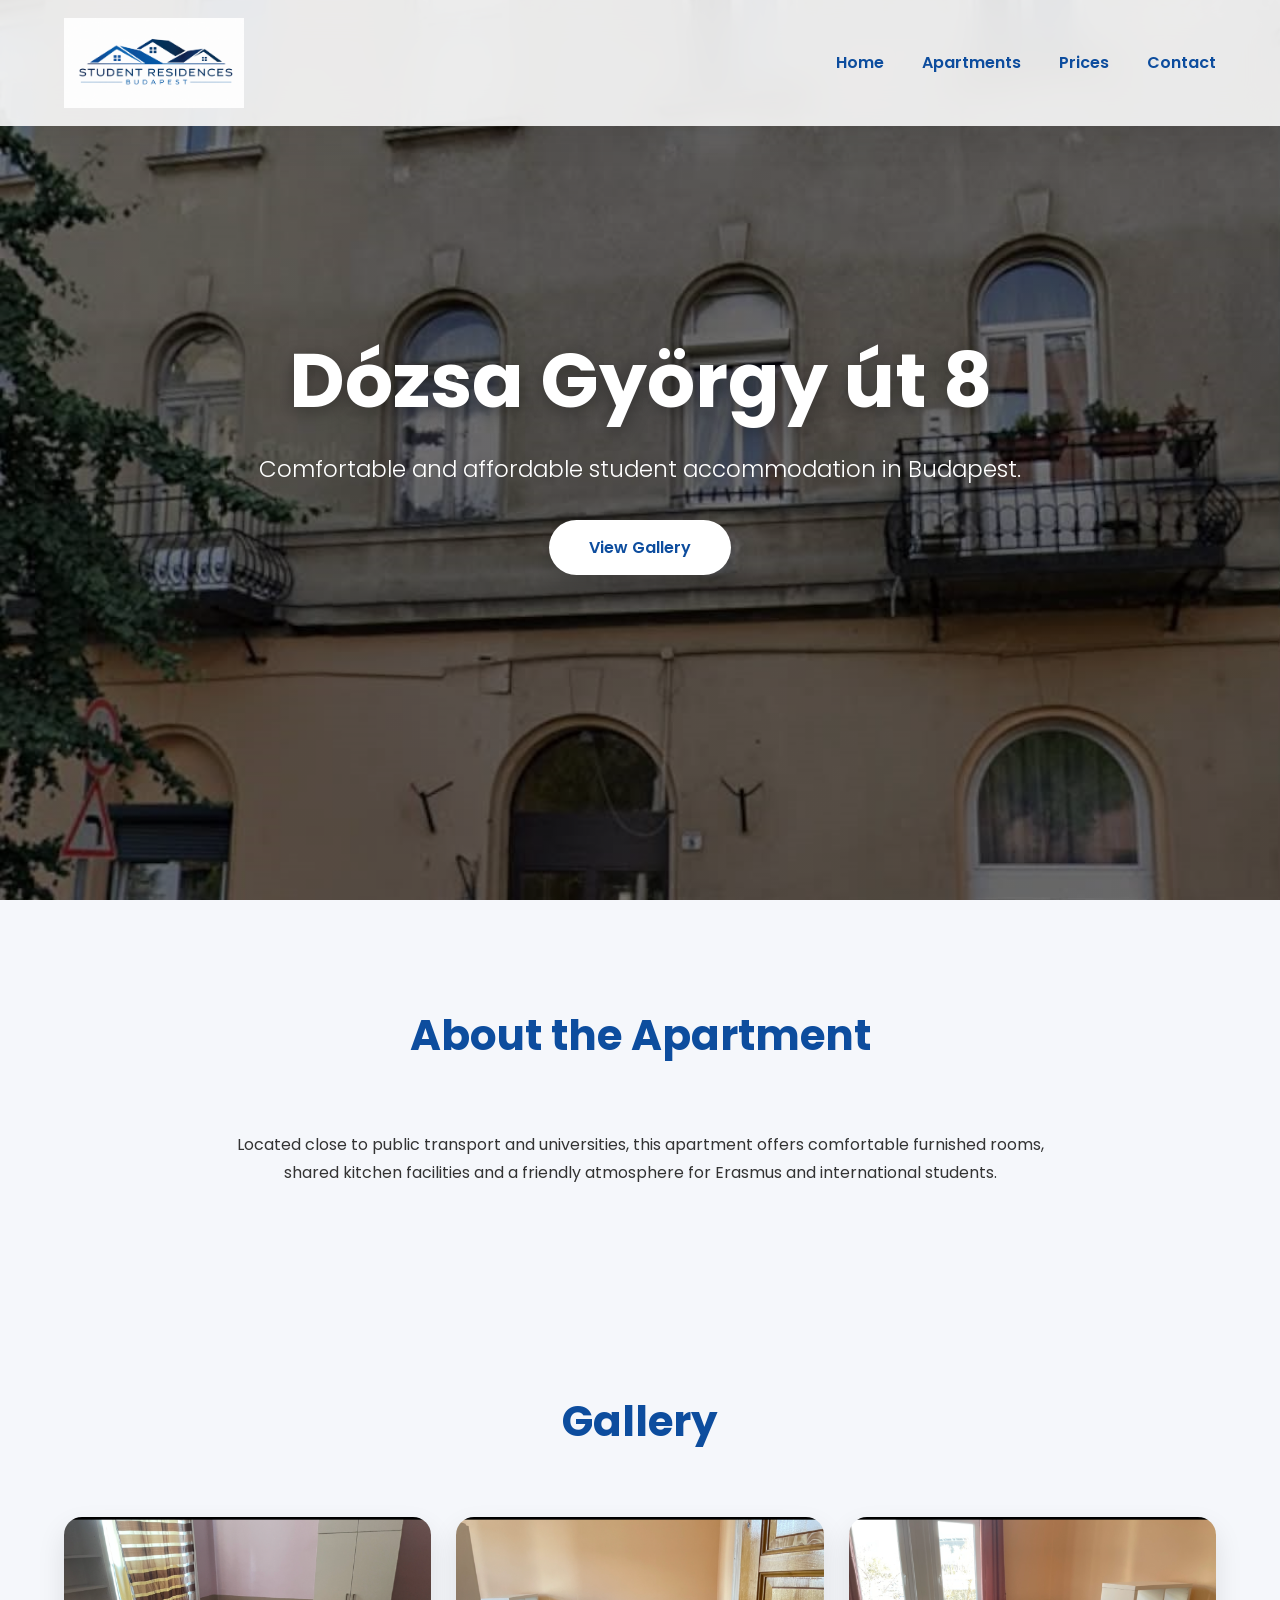
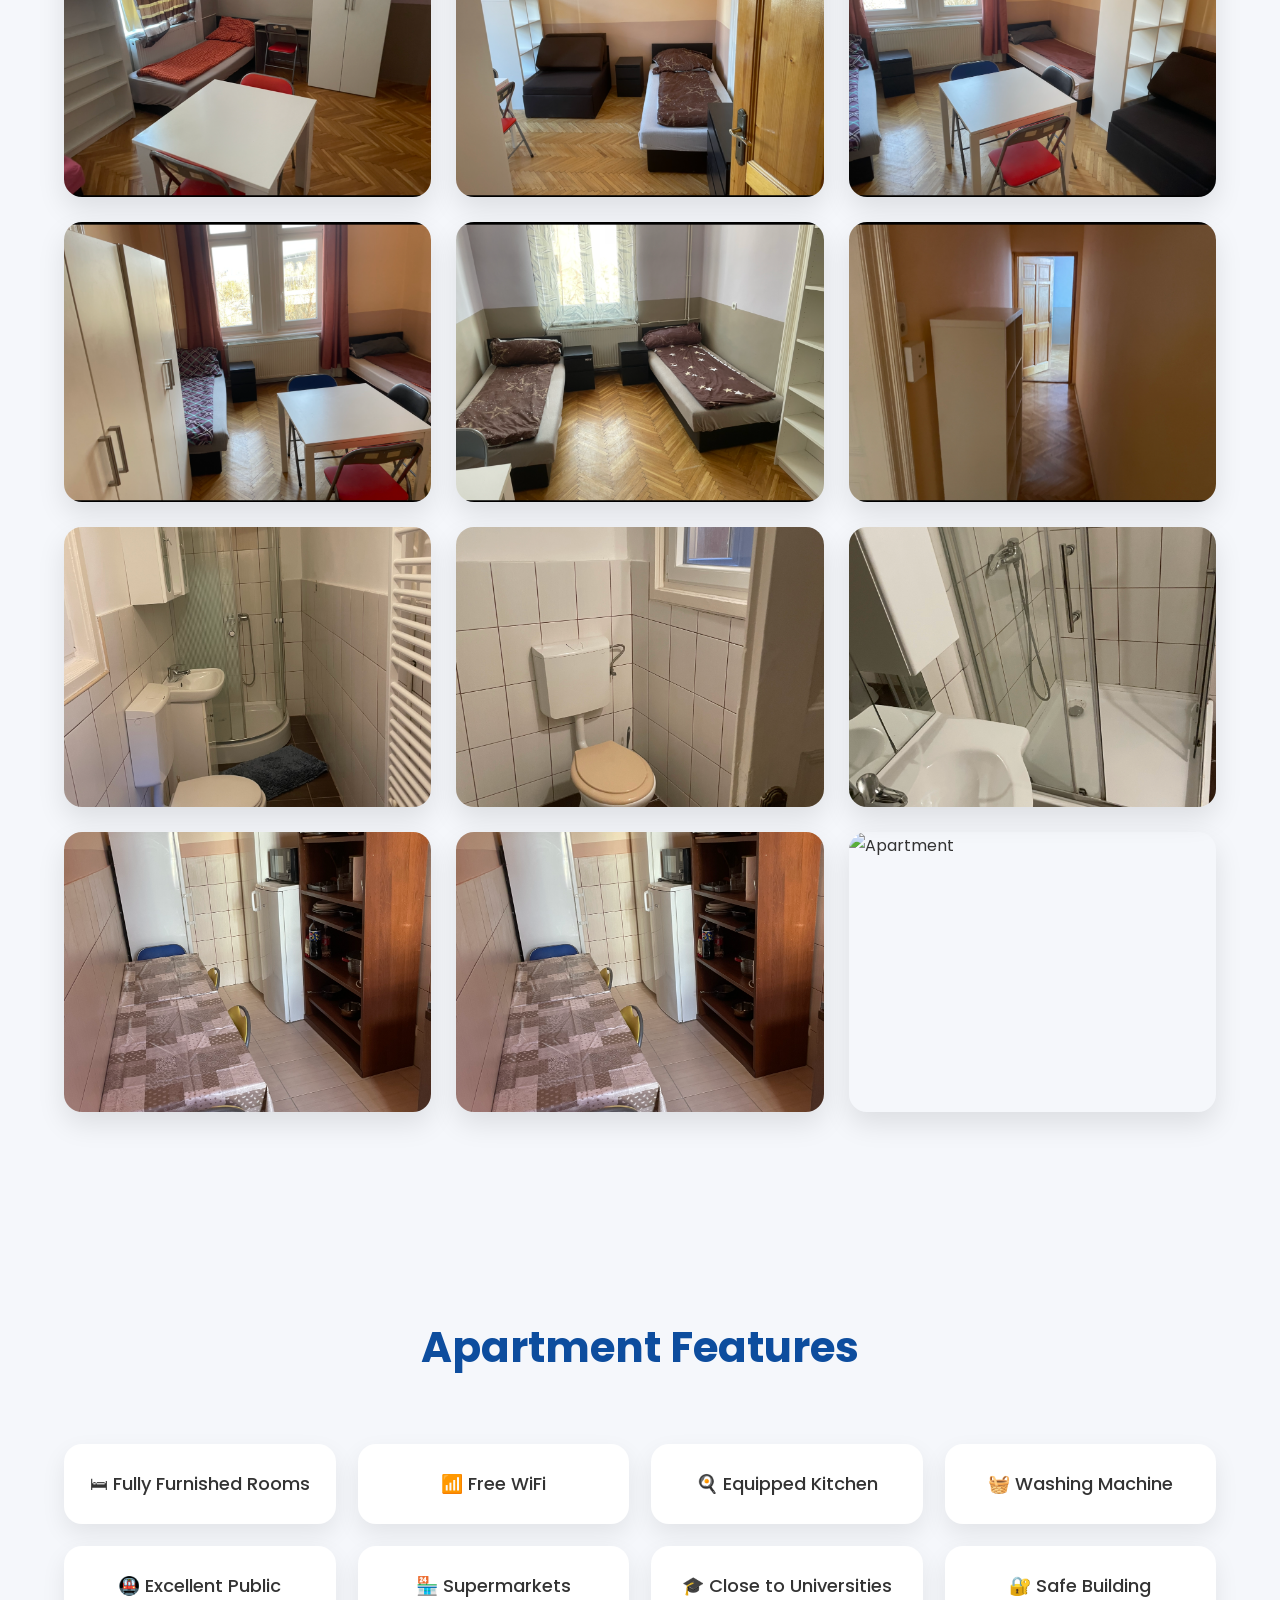
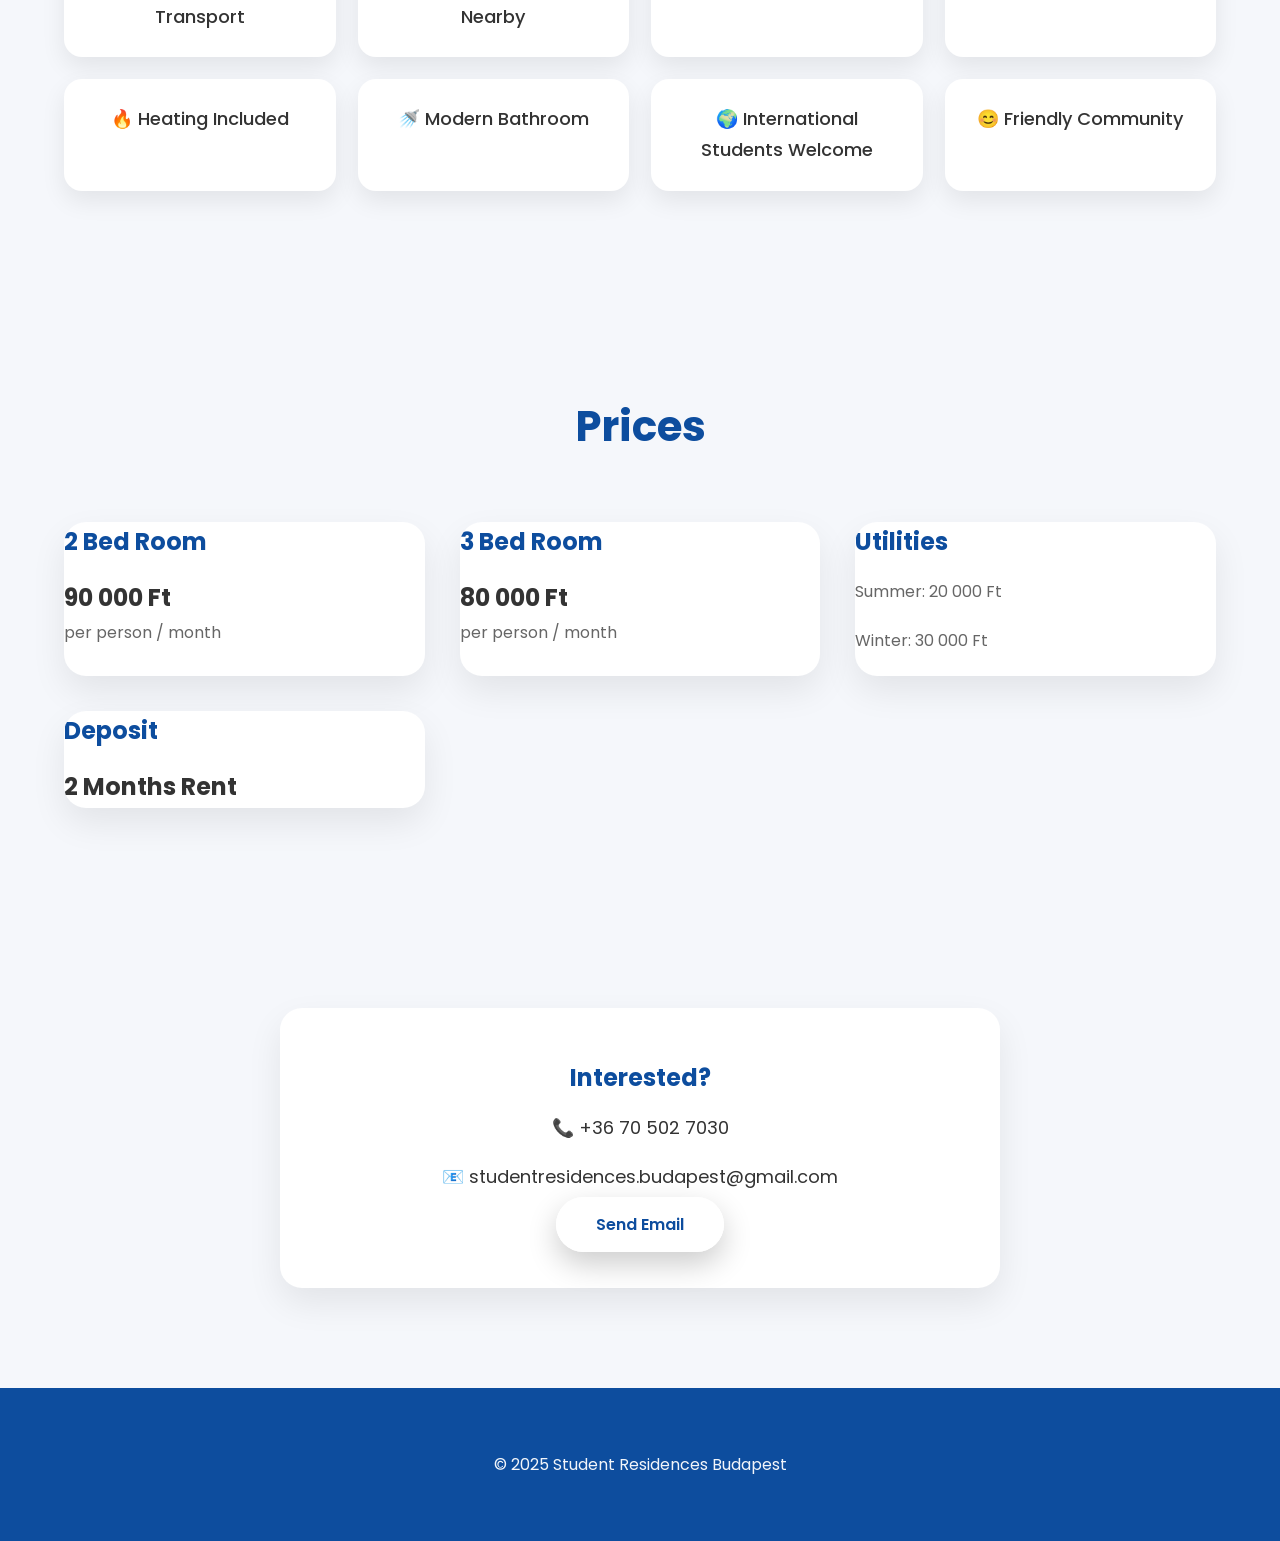
==== dozsa.html @ dada0c63 "Update dozsa.html" ====
<!DOCTYPE html>
<html lang="en">

<head>

<meta charset="UTF-8">
<meta name="viewport" content="width=device-width, initial-scale=1.0">

<title>Dózsa György út 8 | Student Residences Budapest</title>

<meta name="description"
content="Student accommodation at Dózsa György út 8, Budapest.">

<link rel="icon" href="logo.png">

<link rel="preconnect" href="https://fonts.googleapis.com">
<link rel="preconnect" href="https://fonts.gstatic.com" crossorigin>

<link href="https://fonts.googleapis.com/css2?family=Poppins:wght@300;400;500;600;700&display=swap"
rel="stylesheet">

<link rel="stylesheet" href="style.css">

</head>

<body>

<header class="header">

<div class="container">

<a href="index.html" class="logo">
<img src="logo.png" alt="Student Residences Budapest">
</a>

<nav>

<ul>

<li><a href="index.html">Home</a></li>

<li><a href="index.html#apartments">Apartments</a></li>

<li><a href="index.html#prices">Prices</a></li>

<li><a href="index.html#contact">Contact</a></li>

</ul>

</nav>

</div>

</header>

<!-- HERO -->

<section class="hero"
style="
background:
linear-gradient(rgba(0,0,0,.45),rgba(0,0,0,.45)),
url('dozsa.jpg');
background-size:cover;
background-position:center;
background-repeat:no-repeat;
">

<div class="hero-content">

<h1>Dózsa György út 8</h1>

<p>

Comfortable and affordable student accommodation in Budapest.

</p>

<a href="#gallery" class="btn">

View Gallery

</a>

</div>

</section>

<!-- ABOUT -->

<section>

<div class="container">

<h2 class="section-title">

About the Apartment

</h2>

<p style="text-align:center;max-width:850px;margin:auto;">

Located close to public transport and universities,
this apartment offers comfortable furnished rooms,
shared kitchen facilities and a friendly atmosphere
for Erasmus and international students.

</p>

</div>

</section>

<!-- GALLERY -->

<section id="gallery">

<div class="container">

<h2 class="section-title">

Gallery

</h2>

<div class="gallery">

 <img src="images/dozsa/IMG_0398.PNG" alt="Apartment">

    <img src="images/dozsa/IMG_0399.PNG" alt="Apartment">

    <img src="images/dozsa/IMG_0400.PNG" alt="Apartment">

    <img src="images/dozsa/IMG_0401.PNG" alt="Apartment">

    <img src="images/dozsa/IMG_0402.PNG" alt="Apartment">

    <img src="images/dozsa/IMG_0403.PNG" alt="Apartment">

    <img src="images/dozsa/IMG_0404.PNG" alt="Apartment">

    <img src="images/dozsa/IMG_0405.PNG" alt="Apartment">

    <img src="images/dozsa/IMG_0406.PNG" alt="Apartment">

    <img src="images/dozsa/IMG_0407.PNG" alt="Apartment">

    <img src="images/dozsa/IMG_0408.PNG" alt="Apartment">

    <img src="images/dozsa/IMG_0409.PNG" alt="Apartment">
</div>

</div>

</section>

<!-- FEATURES -->

<section>

<div class="container">

<h2 class="section-title">

Apartment Features

</h2>

<div class="feature-grid">

<div class="feature-item">🛏 Fully Furnished Rooms</div>

<div class="feature-item">📶 Free WiFi</div>

<div class="feature-item">🍳 Equipped Kitchen</div>

<div class="feature-item">🧺 Washing Machine</div>

<div class="feature-item">🚇 Excellent Public Transport</div>

<div class="feature-item">🏪 Supermarkets Nearby</div>

<div class="feature-item">🎓 Close to Universities</div>

<div class="feature-item">🔐 Safe Building</div>

<div class="feature-item">🔥 Heating Included</div>

<div class="feature-item">🚿 Modern Bathroom</div>

<div class="feature-item">🌍 International Students Welcome</div>

<div class="feature-item">😊 Friendly Community</div>

</div>

</div>

</section>

<!-- PRICES -->

<section>

<div class="container">

<h2 class="section-title">

Prices

</h2>

<div class="cards">

<article class="card">

<h3>2 Bed Room</h3>

<h2>90 000 Ft</h2>

<p>per person / month</p>

</article>

<article class="card">

<h3>3 Bed Room</h3>

<h2>80 000 Ft</h2>

<p>per person / month</p>

</article>

<article class="card">

<h3>Utilities</h3>

<p>Summer: 20 000 Ft</p>

<p>Winter: 30 000 Ft</p>

</article>

<article class="card">

<h3>Deposit</h3>

<h2>2 Months Rent</h2>

</article>

</div>

</div>

</section>

<!-- CONTACT -->

<section>

<div class="container">

<div class="contact-box">

<h2>Interested?</h2>



<p>📞 +36 70 502 7030</p>

<p>📧 studentresidences.budapest@gmail.com</p>

<a href="mailto:studentresidences.budapest@gmail.com" class="btn">

Send Email

</a>

</div>

</div>

</section>

<footer>

<div class="container">

<p>

© 2025 Student Residences Budapest

</p>

</div>

</footer>

</body>

</html>
---- style.css ----
/* ===================================================
   Student Residences Budapest
   Premium Style v3
=================================================== */

*{
    margin:0;
    padding:0;
    box-sizing:border-box;
}

html{
    scroll-behavior:smooth;
}

body{
    font-family:'Poppins',sans-serif;
    background:#f5f7fb;
    color:#333;
    line-height:1.7;
    overflow-x:hidden;
}

img{
    max-width:100%;
    display:block;
}

/* ================= CONTAINER ================= */

.container{
    width:90%;
    max-width:1280px;
    margin:auto;
}

/* ================= HEADER ================= */

.header{

    position:fixed;

    top:0;

    left:0;

    width:100%;

    background:rgba(255,255,255,.88);

    backdrop-filter:blur(18px);

    -webkit-backdrop-filter:blur(18px);

    box-shadow:0 10px 35px rgba(0,0,0,.08);

    z-index:1000;

    transition:.35s;

}

.header .container{

    display:flex;

    justify-content:space-between;

    align-items:center;

    padding:18px 0;

}

.logo img{

    height:90px;

    transition:.35s;

}

.logo img:hover{

    transform:scale(1.05);

}

/* ================= NAVIGATION ================= */

nav ul{

    display:flex;

    gap:38px;

    list-style:none;

}

nav a{

    text-decoration:none;

    color:#0D4D9E;

    font-weight:600;

    position:relative;

    transition:.3s;

}

nav a::after{

    content:"";

    position:absolute;

    bottom:-7px;

    left:0;

    width:0;

    height:2px;

    background:#0D4D9E;

    transition:.35s;

}

nav a:hover{

    color:#1565c0;

}

nav a:hover::after{

    width:100%;

}

/* ================= HERO ================= */

.hero{

    min-height:100vh;

    display:flex;

    justify-content:center;

    align-items:center;

    text-align:center;

    color:white;

    background:

    linear-gradient(rgba(0,0,0,.50),rgba(0,0,0,.50)),

    url("hero.jpg");

    background-size:cover;

    background-position:center center;

    background-repeat:no-repeat;

}

.hero-content{

    max-width:850px;

    padding:20px;

    animation:fadeUp 1.1s ease;

}

.hero h1{

    font-size:76px;

    line-height:1.1;

    margin-bottom:28px;

    text-shadow:0 5px 18px rgba(0,0,0,.35);

}

.hero p{

    font-size:23px;

    font-weight:300;

    margin-bottom:45px;

}

/* ================= BUTTONS ================= */

.hero-buttons{

    display:flex;

    justify-content:center;

    gap:22px;

    flex-wrap:wrap;

}

.btn{

    background:white;

    color:#0D4D9E;

    padding:16px 40px;

    border-radius:40px;

    text-decoration:none;

    font-weight:600;

    box-shadow:0 12px 30px rgba(0,0,0,.20);

    transition:.35s;

}

.btn:hover{

    transform:translateY(-5px);

    box-shadow:0 18px 40px rgba(0,0,0,.28);

}

.btn-outline{

    border:2px solid white;

    color:white;

    padding:16px 40px;

    border-radius:40px;

    text-decoration:none;

    font-weight:600;

    transition:.35s;

}

.btn-outline:hover{

    background:white;

    color:#0D4D9E;

}

/* ================= SECTIONS ================= */

section{

    padding:100px 0;

}

.section-title{

    text-align:center;

    font-size:42px;

    margin-bottom:60px;

    color:#0D4D9E;

}

/* ================= CARDS ================= */

.cards{

    display:grid;

    grid-template-columns:repeat(auto-fit,minmax(340px,1fr));

    gap:35px;

}

.card{

    background:white;

    border-radius:22px;

    overflow:hidden;

    box-shadow:0 15px 35px rgba(0,0,0,.08);

    transition:.35s;

}

.card:hover{

    transform:translateY(-10px);

    box-shadow:0 22px 55px rgba(0,0,0,.16);

}

.card img{

    width:100%;

    height:280px;

    object-fit:cover;

    object-position:center;

    transition:.5s;

}

.card:hover img{

    transform:scale(1.08);

}

.card-content{

    padding:30px;

}

.card h3{

    color:#0D4D9E;

    font-size:24px;

    margin-bottom:15px;

}

.card p{

    color:#666;

    margin-bottom:22px;

}

.card a{

    display:inline-block;

    text-decoration:none;

    background:#0D4D9E;

    color:white;

    padding:13px 24px;

    border-radius:30px;

    transition:.35s;

}

.card a:hover{

    background:#1565c0;

}
/* ================= GALLERY ================= */

.gallery{

    display:grid;

    grid-template-columns:repeat(auto-fit,minmax(320px,1fr));

    gap:25px;

}

.gallery img{

    width:100%;

    height:280px;

    object-fit:cover;

    border-radius:18px;

    box-shadow:0 12px 28px rgba(0,0,0,.10);

    transition:.35s;

    cursor:pointer;

}

.gallery img:hover{

    transform:scale(1.04);

    box-shadow:0 20px 45px rgba(0,0,0,.18);

}

/* ================= FEATURES ================= */

.feature-grid{

    display:grid;

    grid-template-columns:repeat(auto-fit,minmax(260px,1fr));

    gap:22px;

}

.feature-item{

    background:white;

    padding:25px;

    border-radius:18px;

    text-align:center;

    font-size:18px;

    font-weight:500;

    box-shadow:0 10px 25px rgba(0,0,0,.08);

    transition:.3s;

}

.feature-item:hover{

    transform:translateY(-6px);

    box-shadow:0 18px 40px rgba(0,0,0,.15);

}

/* ================= PRICE SECTION ================= */

#prices .cards{

    margin-top:15px;

}

#prices .card{

    text-align:center;

    padding:35px 25px;

}

#prices h2{

    color:#0D4D9E;

    margin:18px 0;

    font-size:34px;

}

#prices h3{

    font-size:24px;

}

#prices p{

    color:#666;

}

/* ================= CONTACT ================= */

.contact-box{

    max-width:720px;

    margin:auto;

    background:white;

    padding:50px;

    border-radius:22px;

    box-shadow:0 15px 35px rgba(0,0,0,.08);

    text-align:center;

}

.contact-box h2{

    color:#0D4D9E;

    margin-bottom:15px;

}

.contact-box h3{

    color:#0D4D9E;

    margin-bottom:25px;

}

.contact-box p{

    font-size:18px;

    margin-bottom:18px;

}

/* ================= FOOTER ================= */

footer{

    background:#0D4D9E;

    color:white;

    text-align:center;

    padding:55px 20px;

}

footer p{

    opacity:.95;

    margin:8px 0;

}

/* ================= ANIMATIONS ================= */

@keyframes fadeUp{

    from{

        opacity:0;

        transform:translateY(45px);

    }

    to{

        opacity:1;

        transform:translateY(0);

    }

}

@keyframes fadeIn{

    from{

        opacity:0;

    }

    to{

        opacity:1;

    }

}

/* ================= SCROLLBAR ================= */

::-webkit-scrollbar{

    width:10px;

}

::-webkit-scrollbar-thumb{

    background:#0D4D9E;

    border-radius:50px;

}

::-webkit-scrollbar-track{

    background:#eef2f7;

}

/* ================= MOBILE ================= */

@media(max-width:900px){

.header .container{

    flex-direction:column;

    padding:15px 0;

}

.logo img{

    height:75px;

}

nav ul{

    flex-wrap:wrap;

    justify-content:center;

    gap:18px;

    margin-top:18px;

}

.hero h1{

    font-size:48px;

}

.hero p{

    font-size:19px;

}

.cards{

    grid-template-columns:1fr;

}

.gallery{

    grid-template-columns:1fr;

}

.section-title{

    font-size:34px;

}

}

@media(max-width:600px){

.hero{

    min-height:85vh;

    padding:120px 20px 70px;

}

.hero h1{

    font-size:36px;

}

.hero p{

    font-size:17px;

}

.hero-buttons{

    flex-direction:column;

    align-items:center;

}

.btn,

.btn-outline{

    width:100%;

    max-width:300px;

    text-align:center;

}

.logo img{

    height:60px;

}

.card img{

    height:220px;

}

.gallery img{

    height:220px;

}

.contact-box{

    padding:30px 20px;

}

.section-title{

    font-size:30px;

}

}
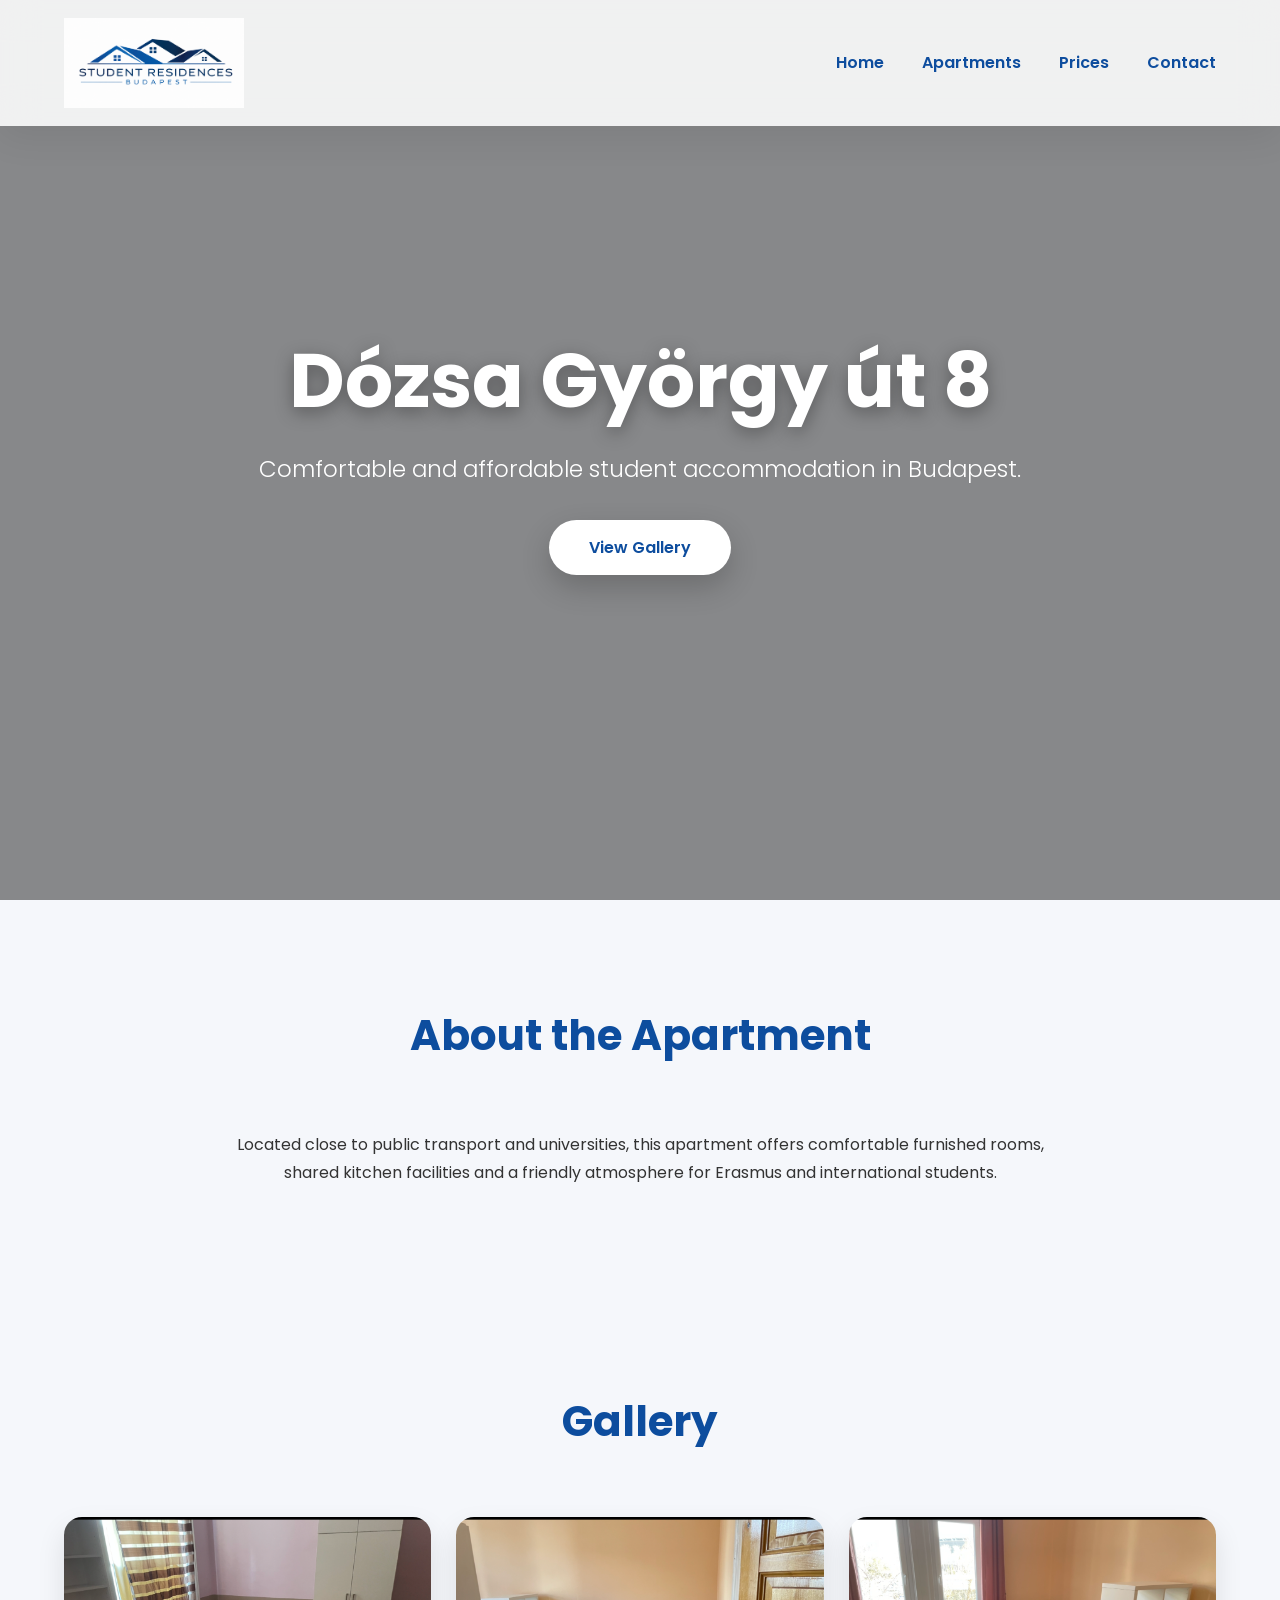
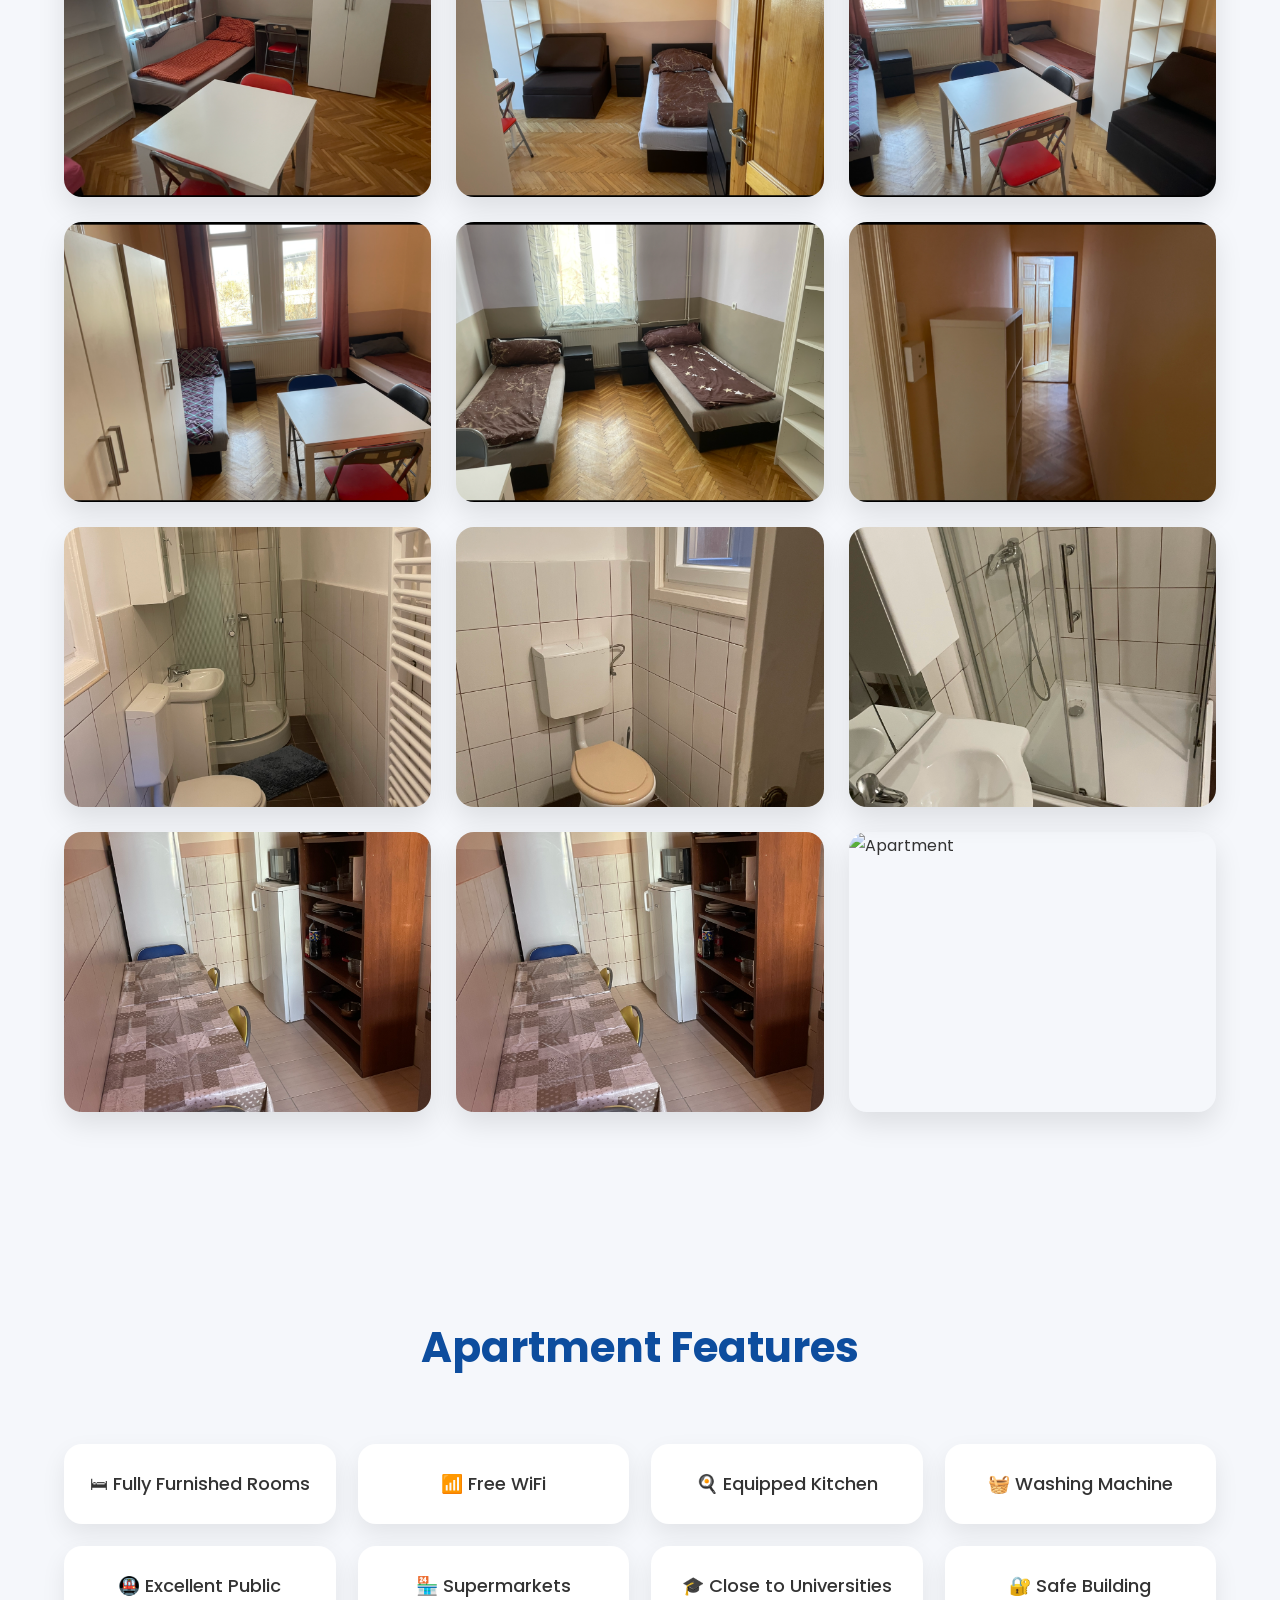
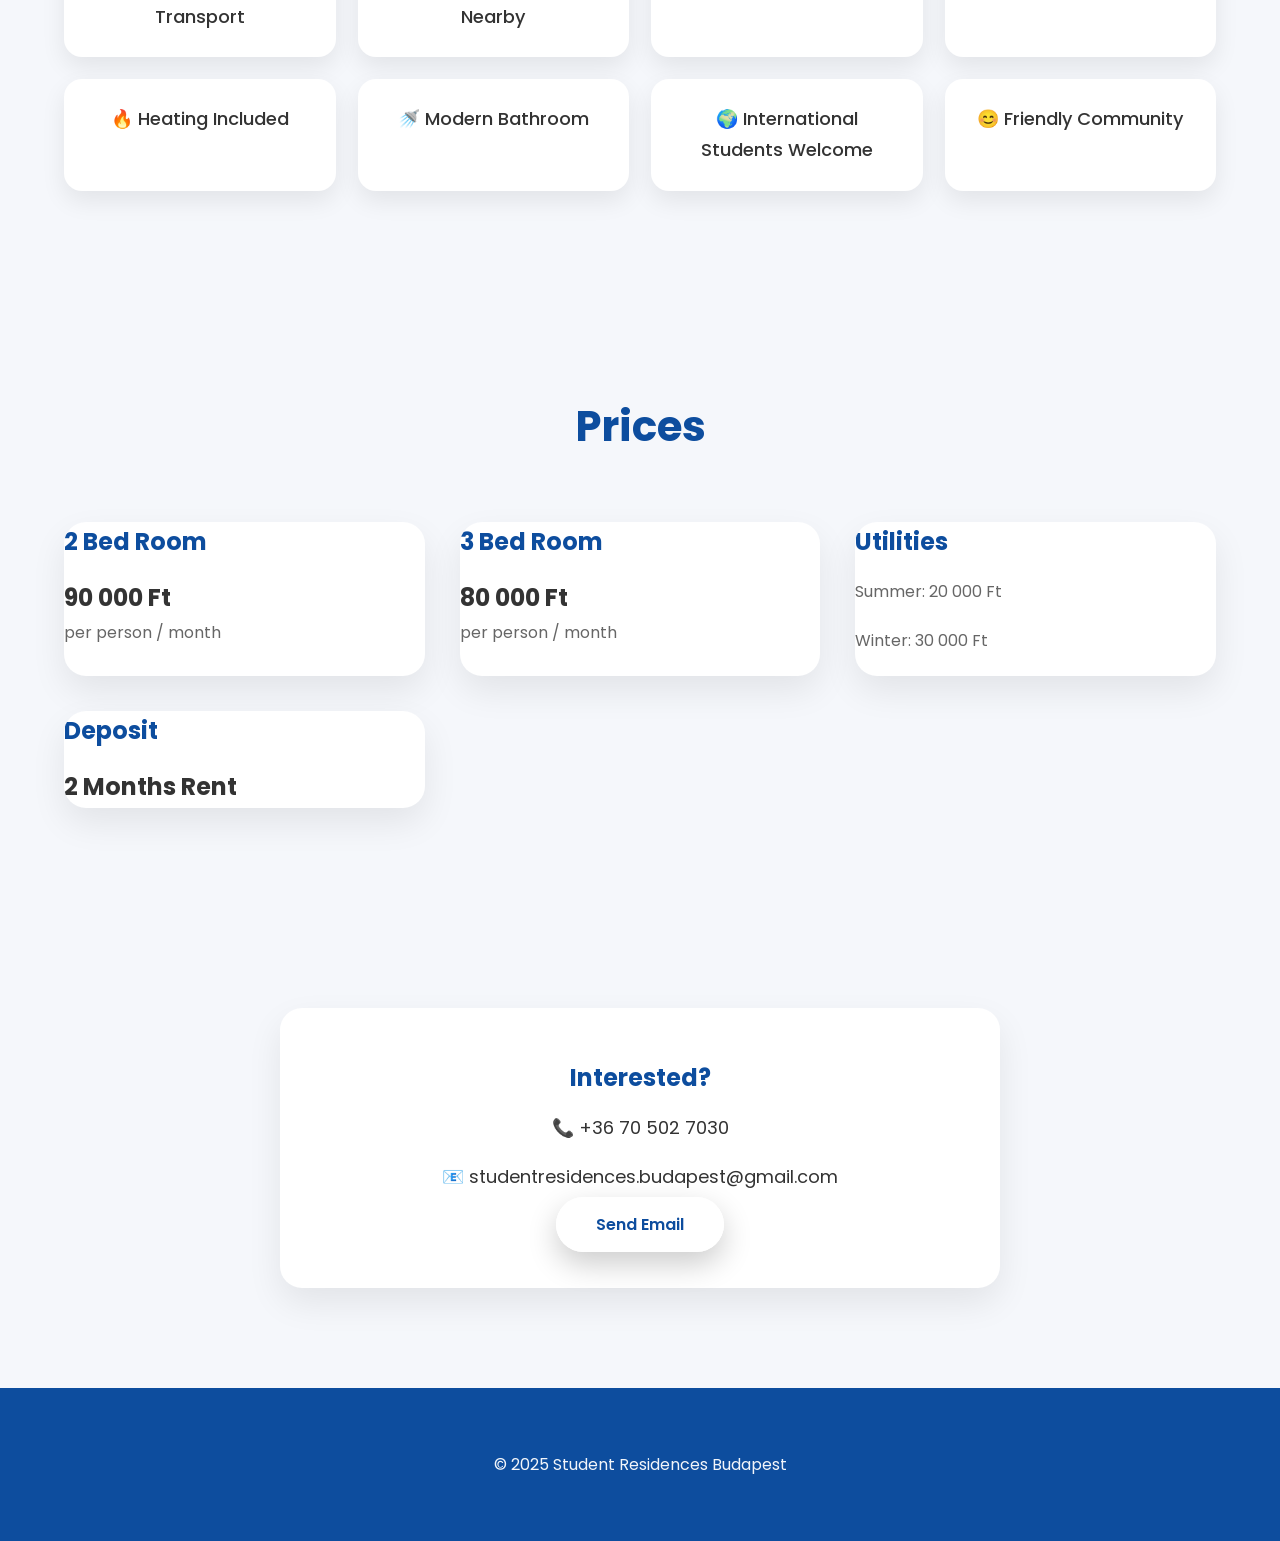
==== commit edfd895e: "html update" ====
--- a/dozsa.html
+++ b/dozsa.html
@@ -56,14 +56,11 @@
 <!-- HERO -->
 
 <section class="hero"
-style="
-background:
+style="background:
 linear-gradient(rgba(0,0,0,.45),rgba(0,0,0,.45)),
-url('dozsa.jpg');
+url('images/dozsa.jpg');
 background-size:cover;
-background-position:center;
-background-repeat:no-repeat;
-">
+background-position:center;">
 
 <div class="hero-content">
 
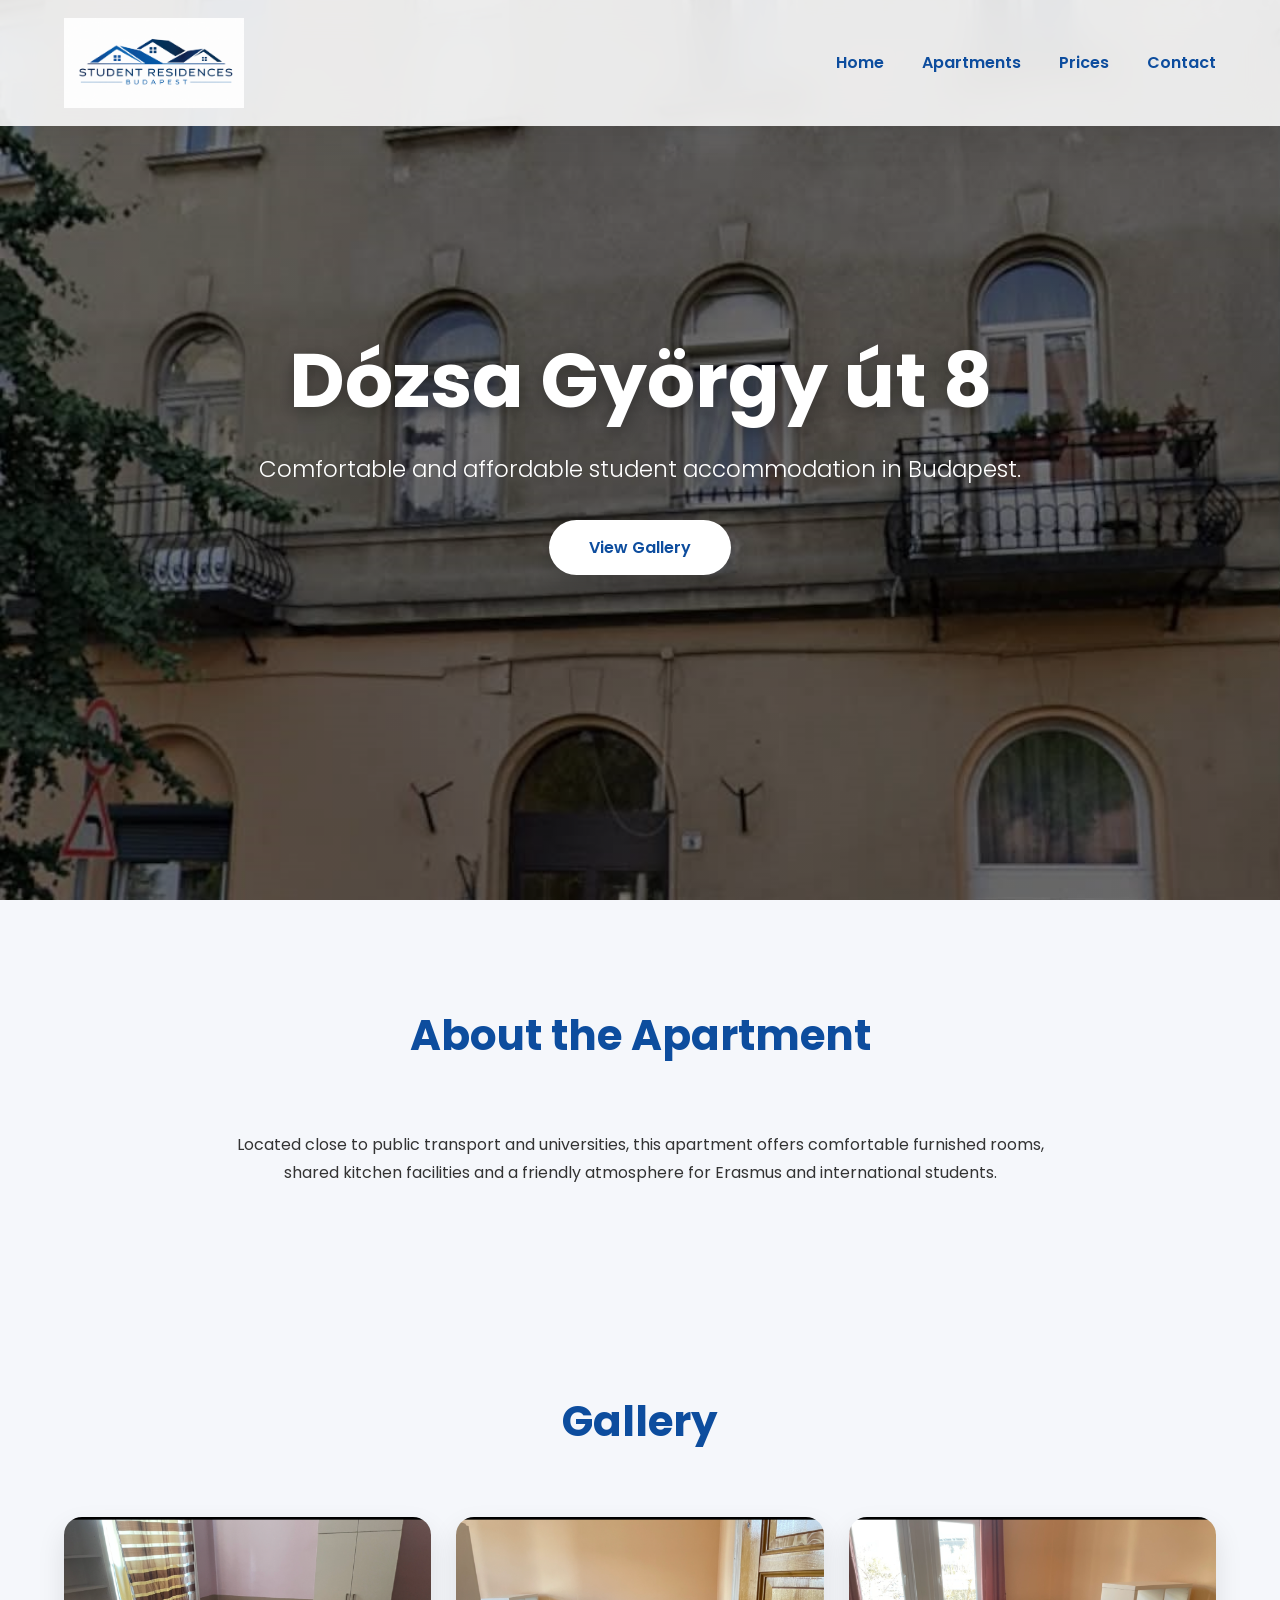
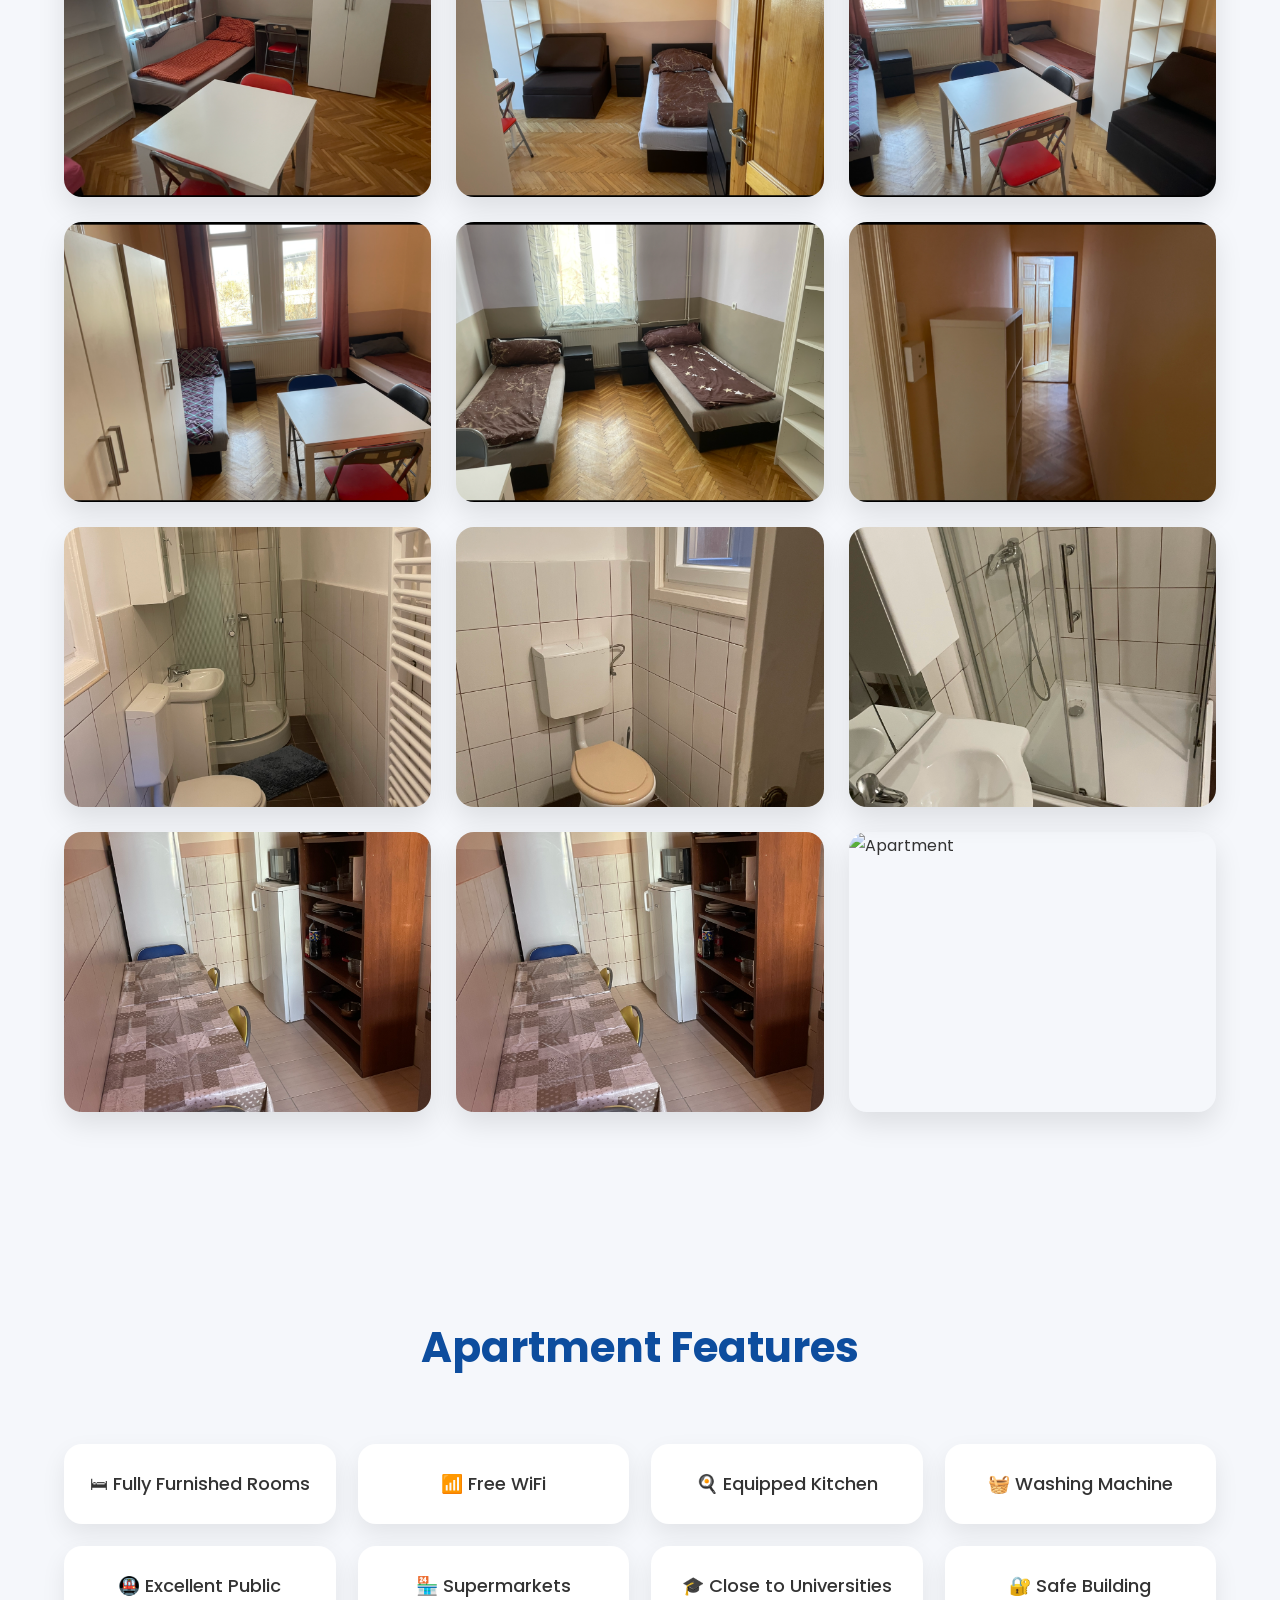
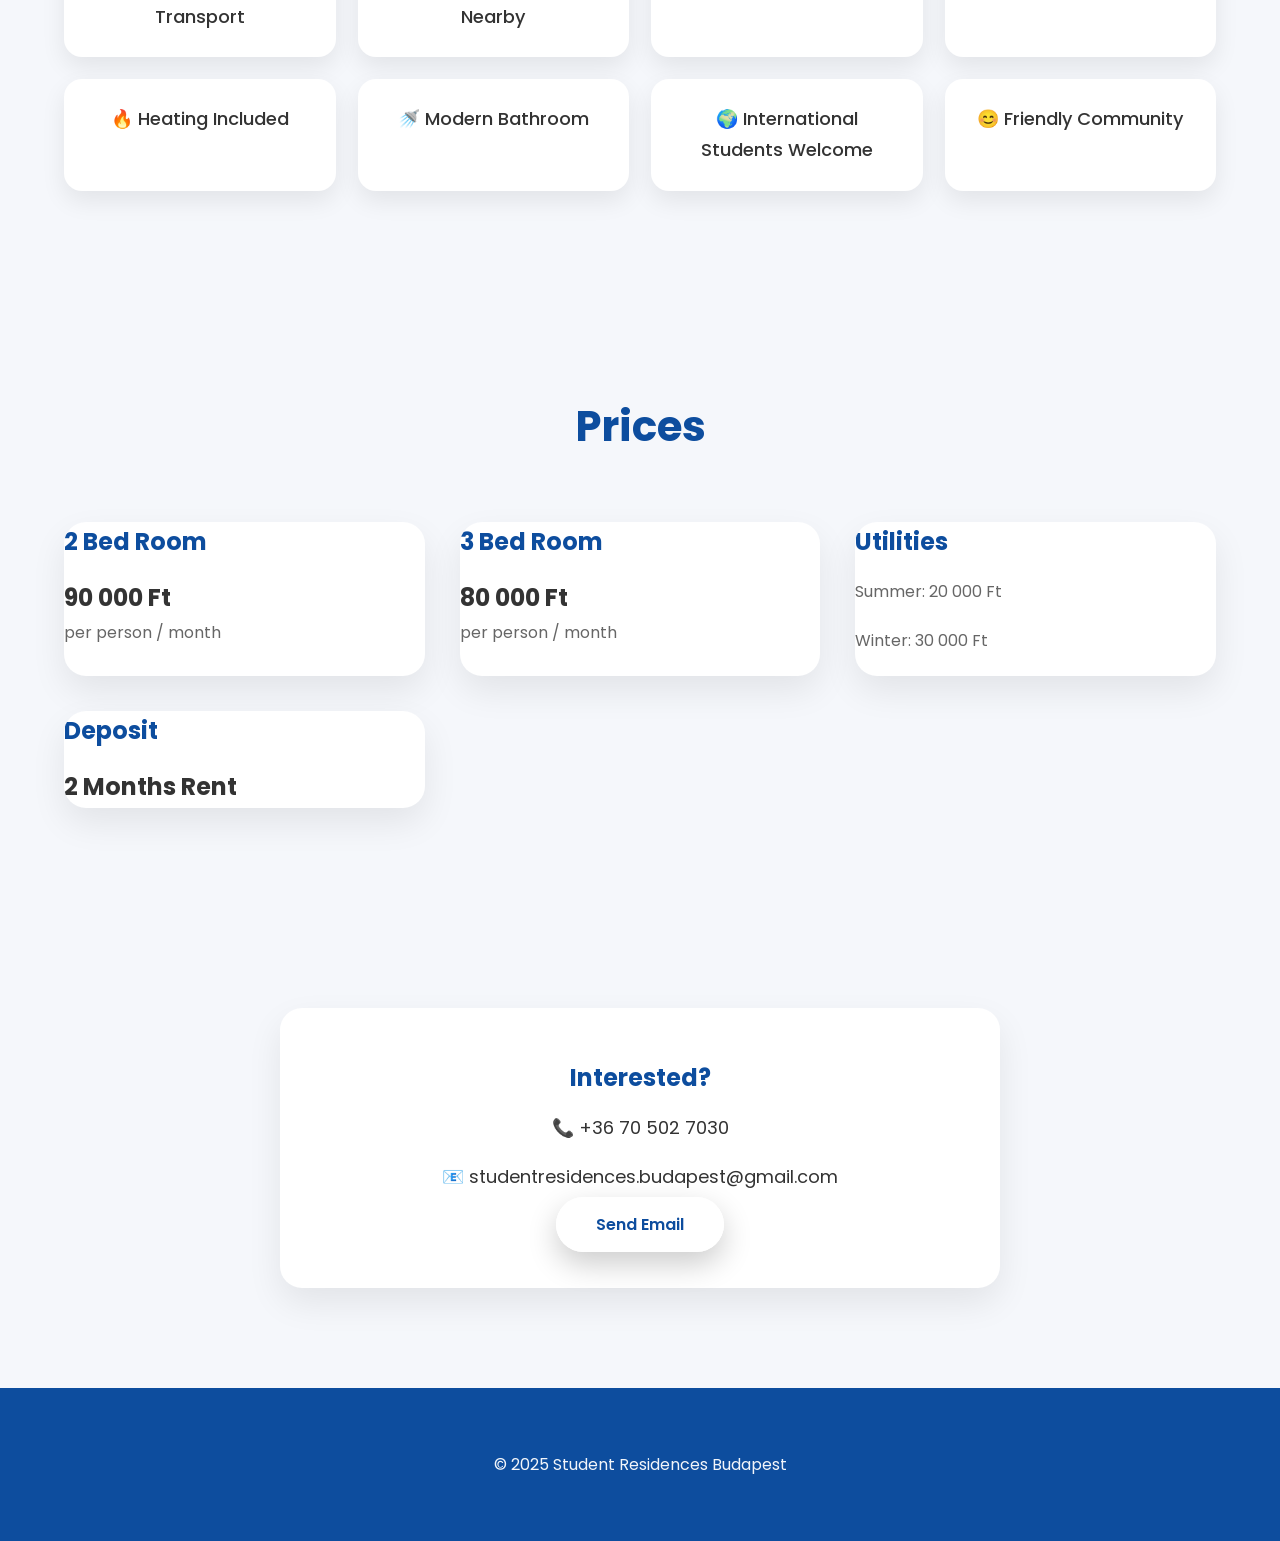
==== commit 39fc25d1: "Merge branch 'main' of https://github.com/matyko487/student-residences-budapest2" ====
--- a/dozsa.html
+++ b/dozsa.html
@@ -56,11 +56,14 @@
 <!-- HERO -->
 
 <section class="hero"
-style="background:
+style="
+background:
 linear-gradient(rgba(0,0,0,.45),rgba(0,0,0,.45)),
-url('images/dozsa.jpg');
+url('dozsa.jpg');
 background-size:cover;
-background-position:center;">
+background-position:center;
+background-repeat:no-repeat;
+">
 
 <div class="hero-content">
 
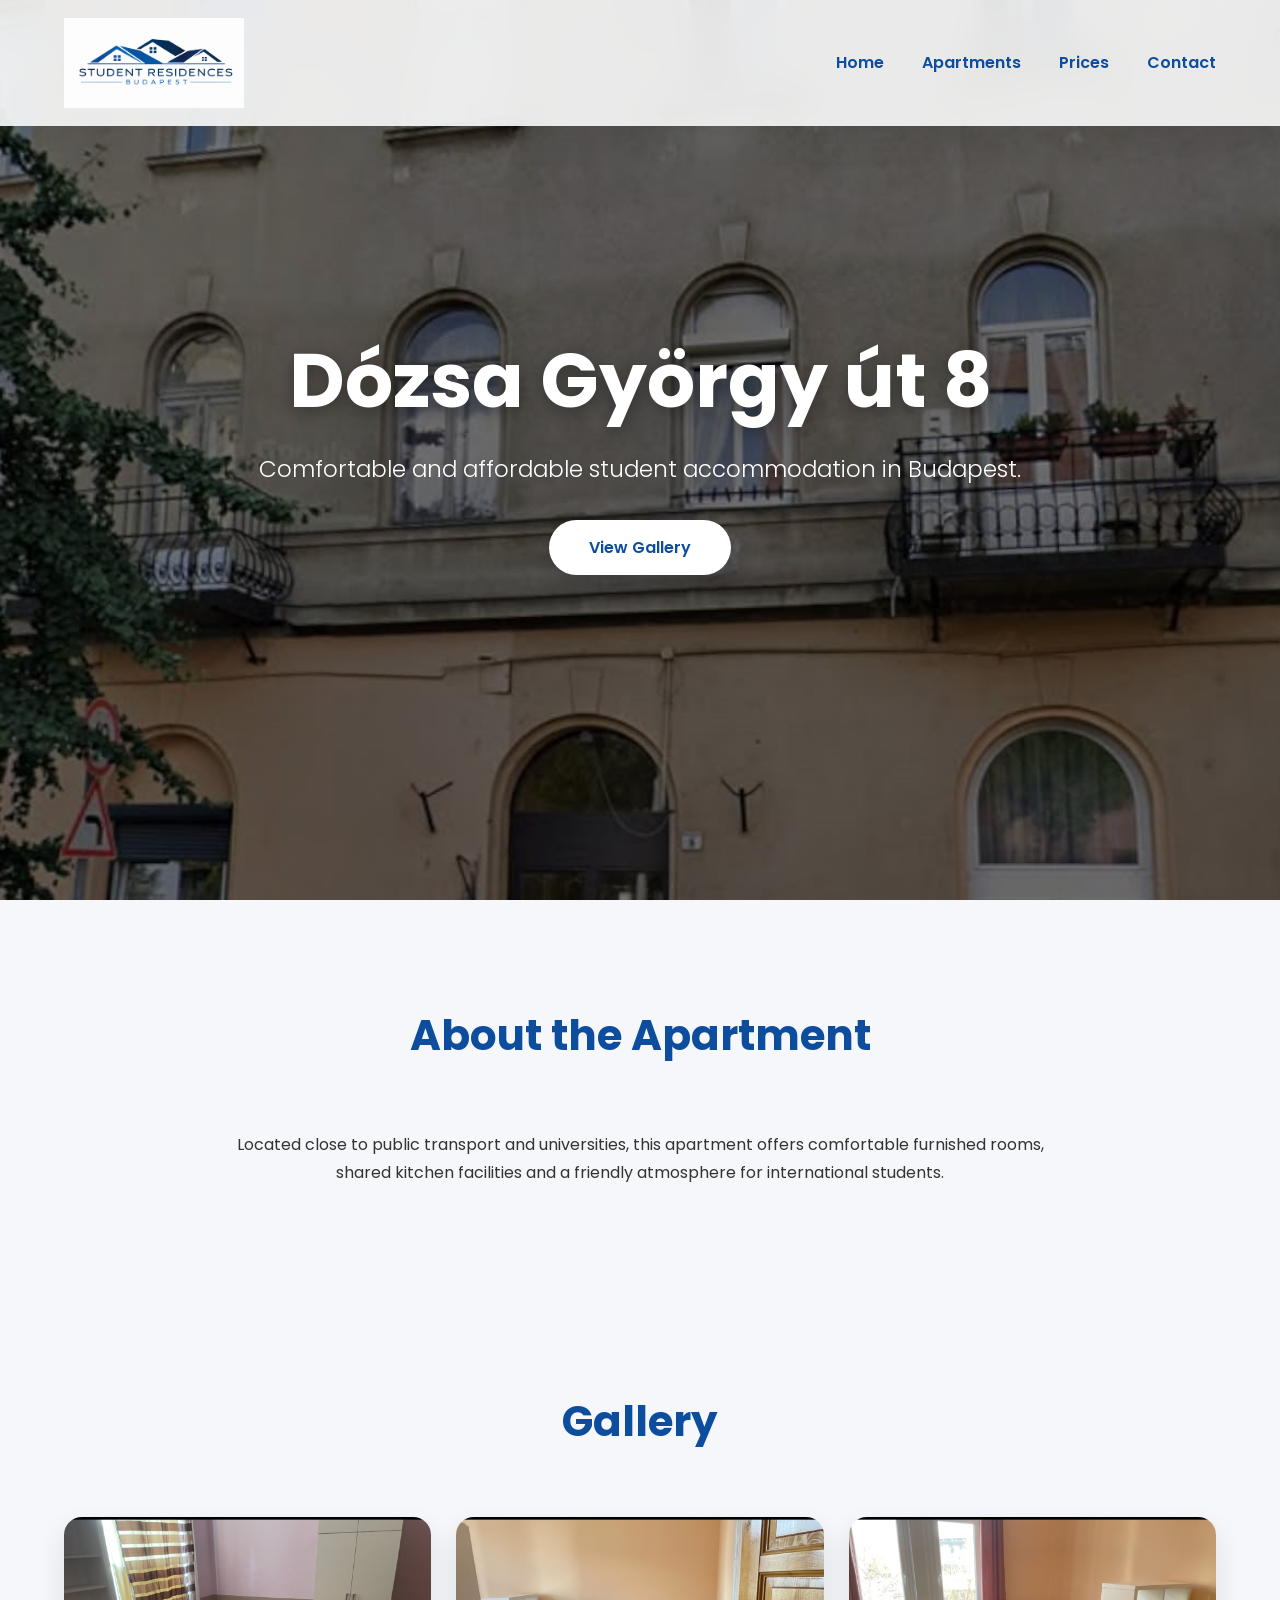
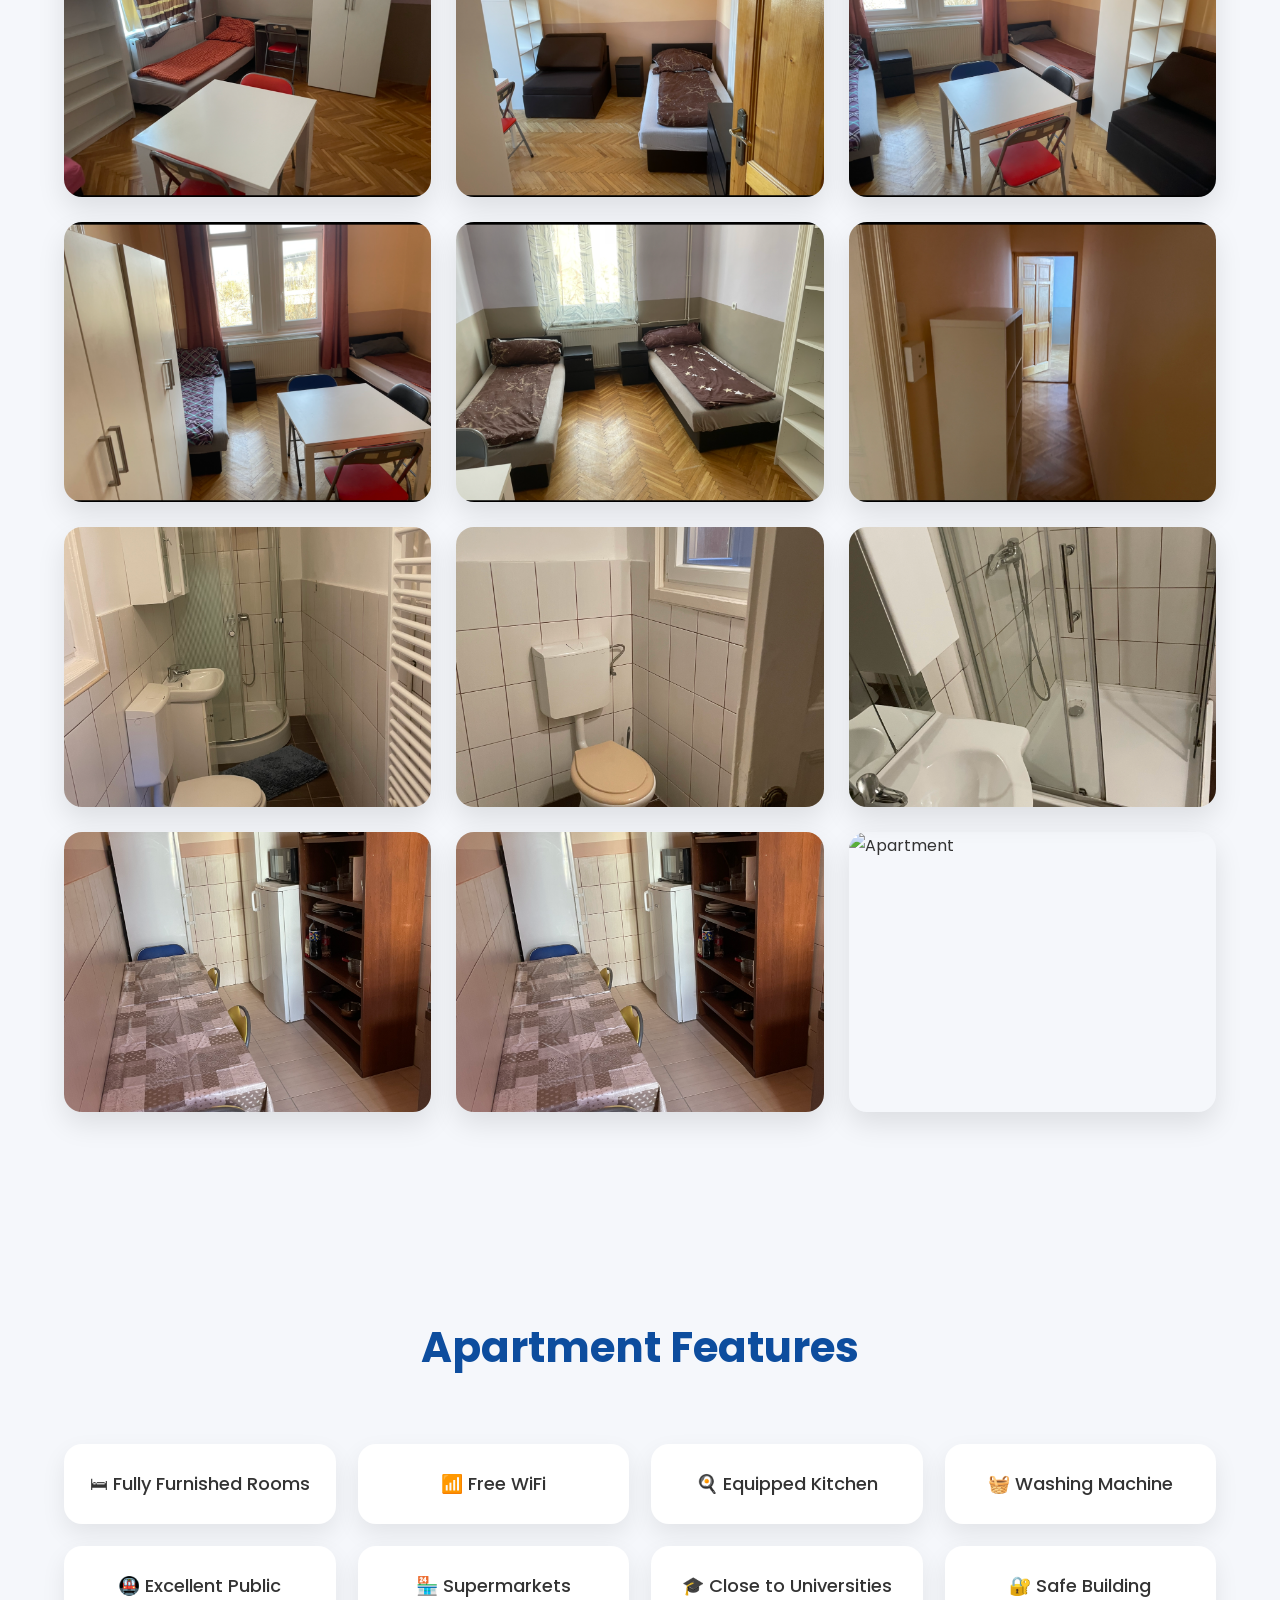
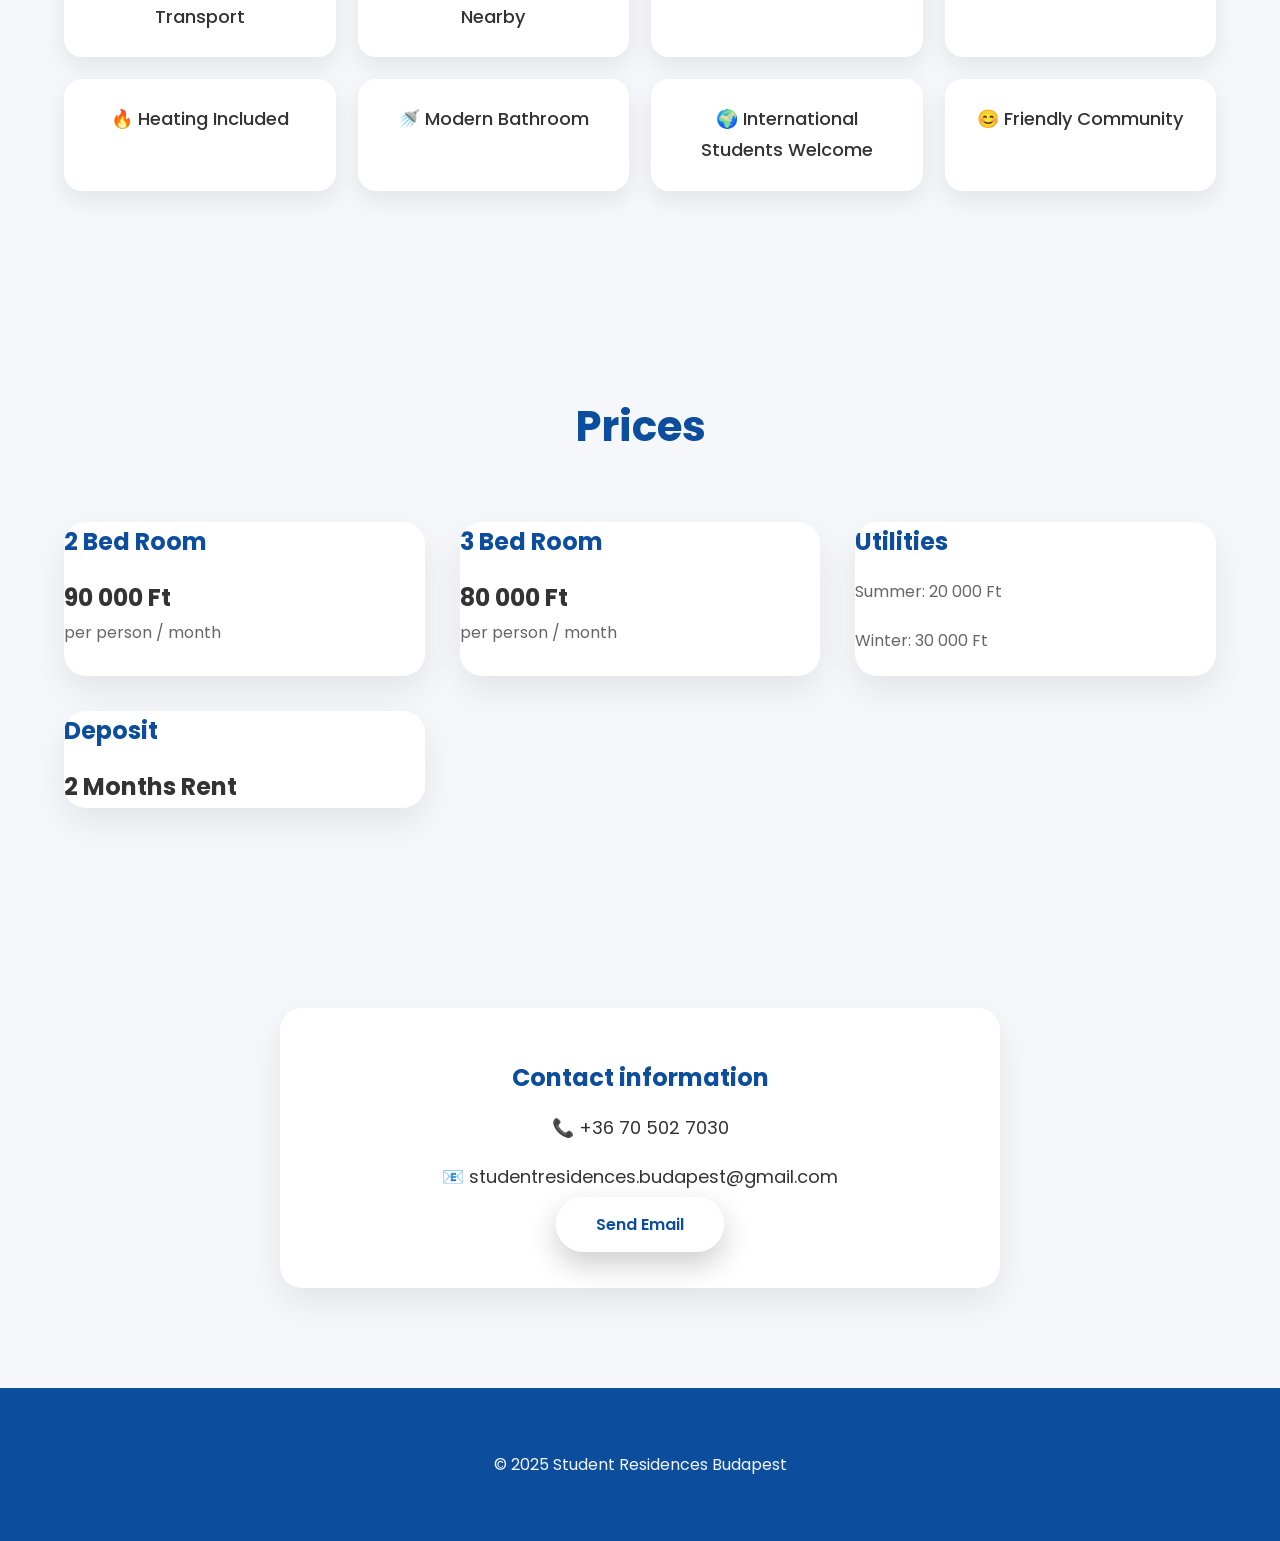
==== commit eb8b13ef: "update html" ====
--- a/dozsa.html
+++ b/dozsa.html
@@ -102,7 +102,7 @@
 Located close to public transport and universities,
 this apartment offers comfortable furnished rooms,
 shared kitchen facilities and a friendly atmosphere
-for Erasmus and international students.
+for international students.
 
 </p>
 
@@ -263,7 +263,7 @@
 
 <div class="contact-box">
 
-<h2>Interested?</h2>
+<h2>Contact information</h2>
 
 
 
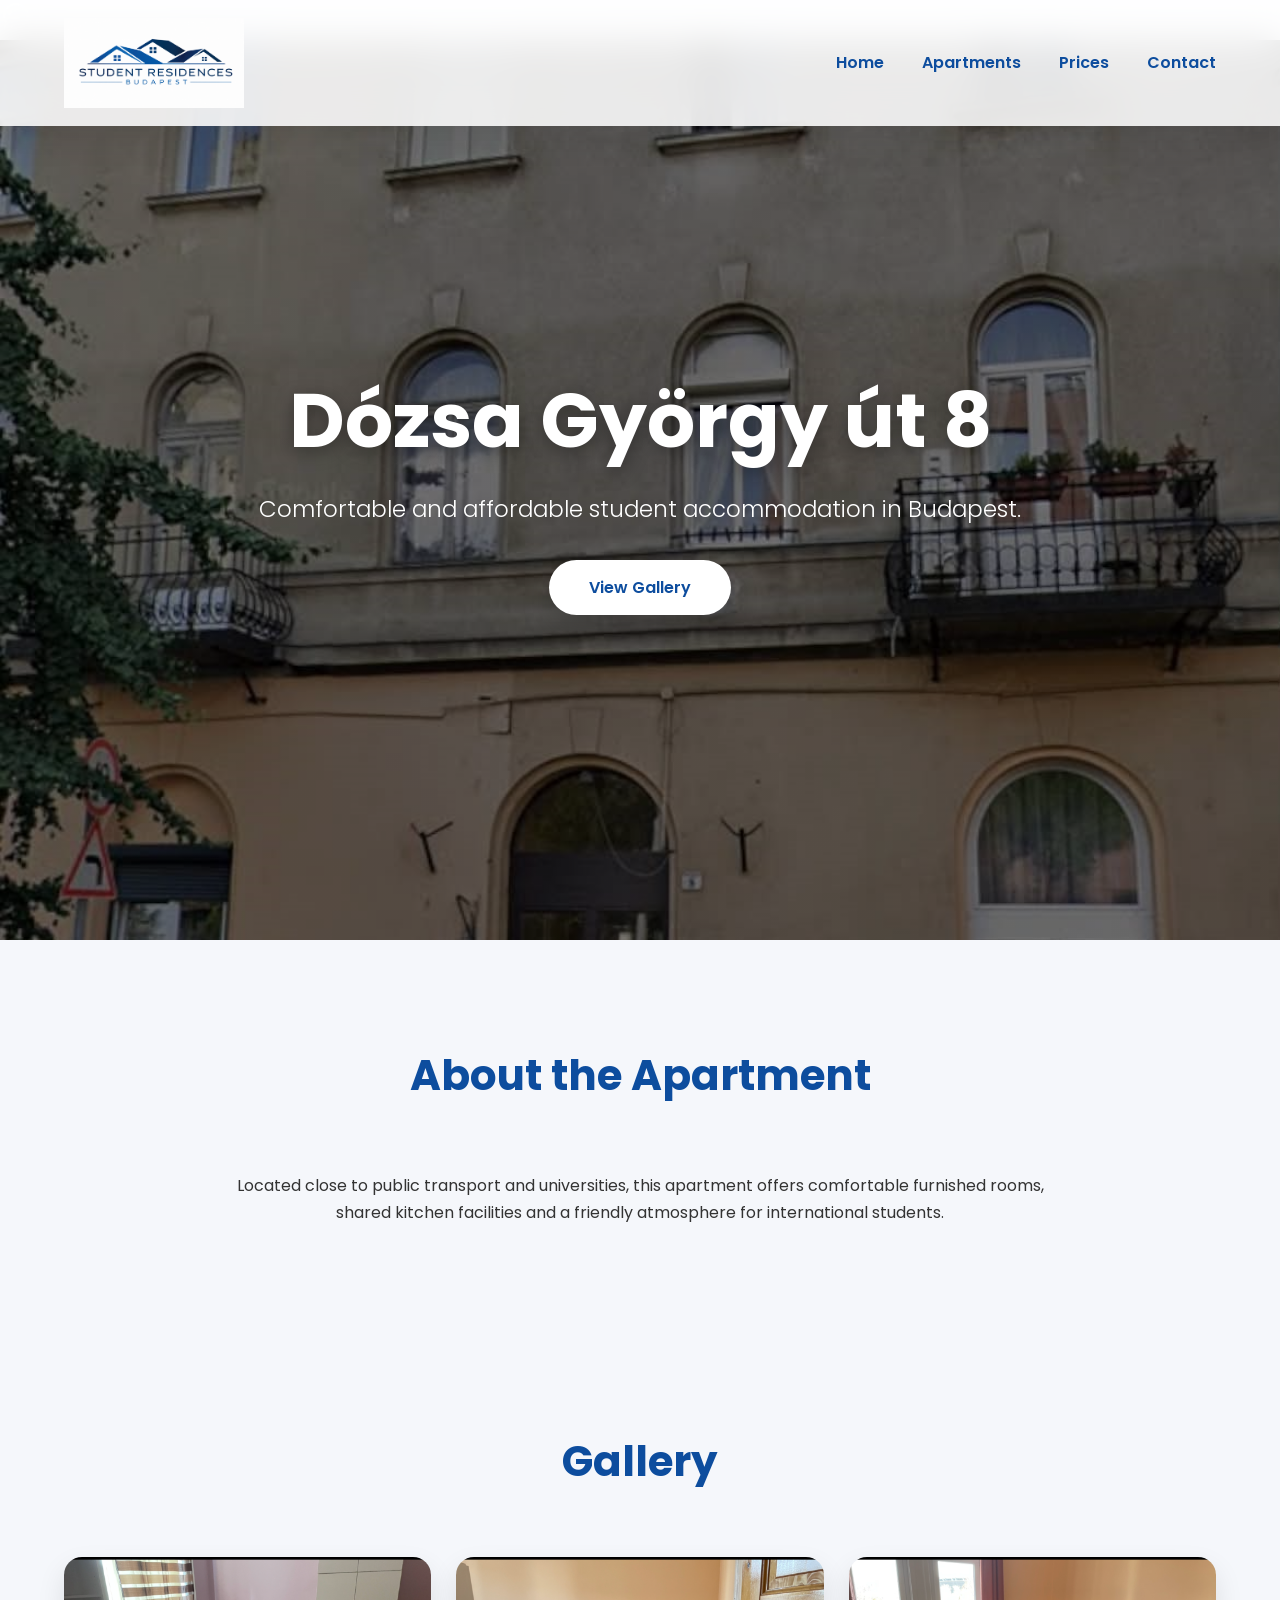
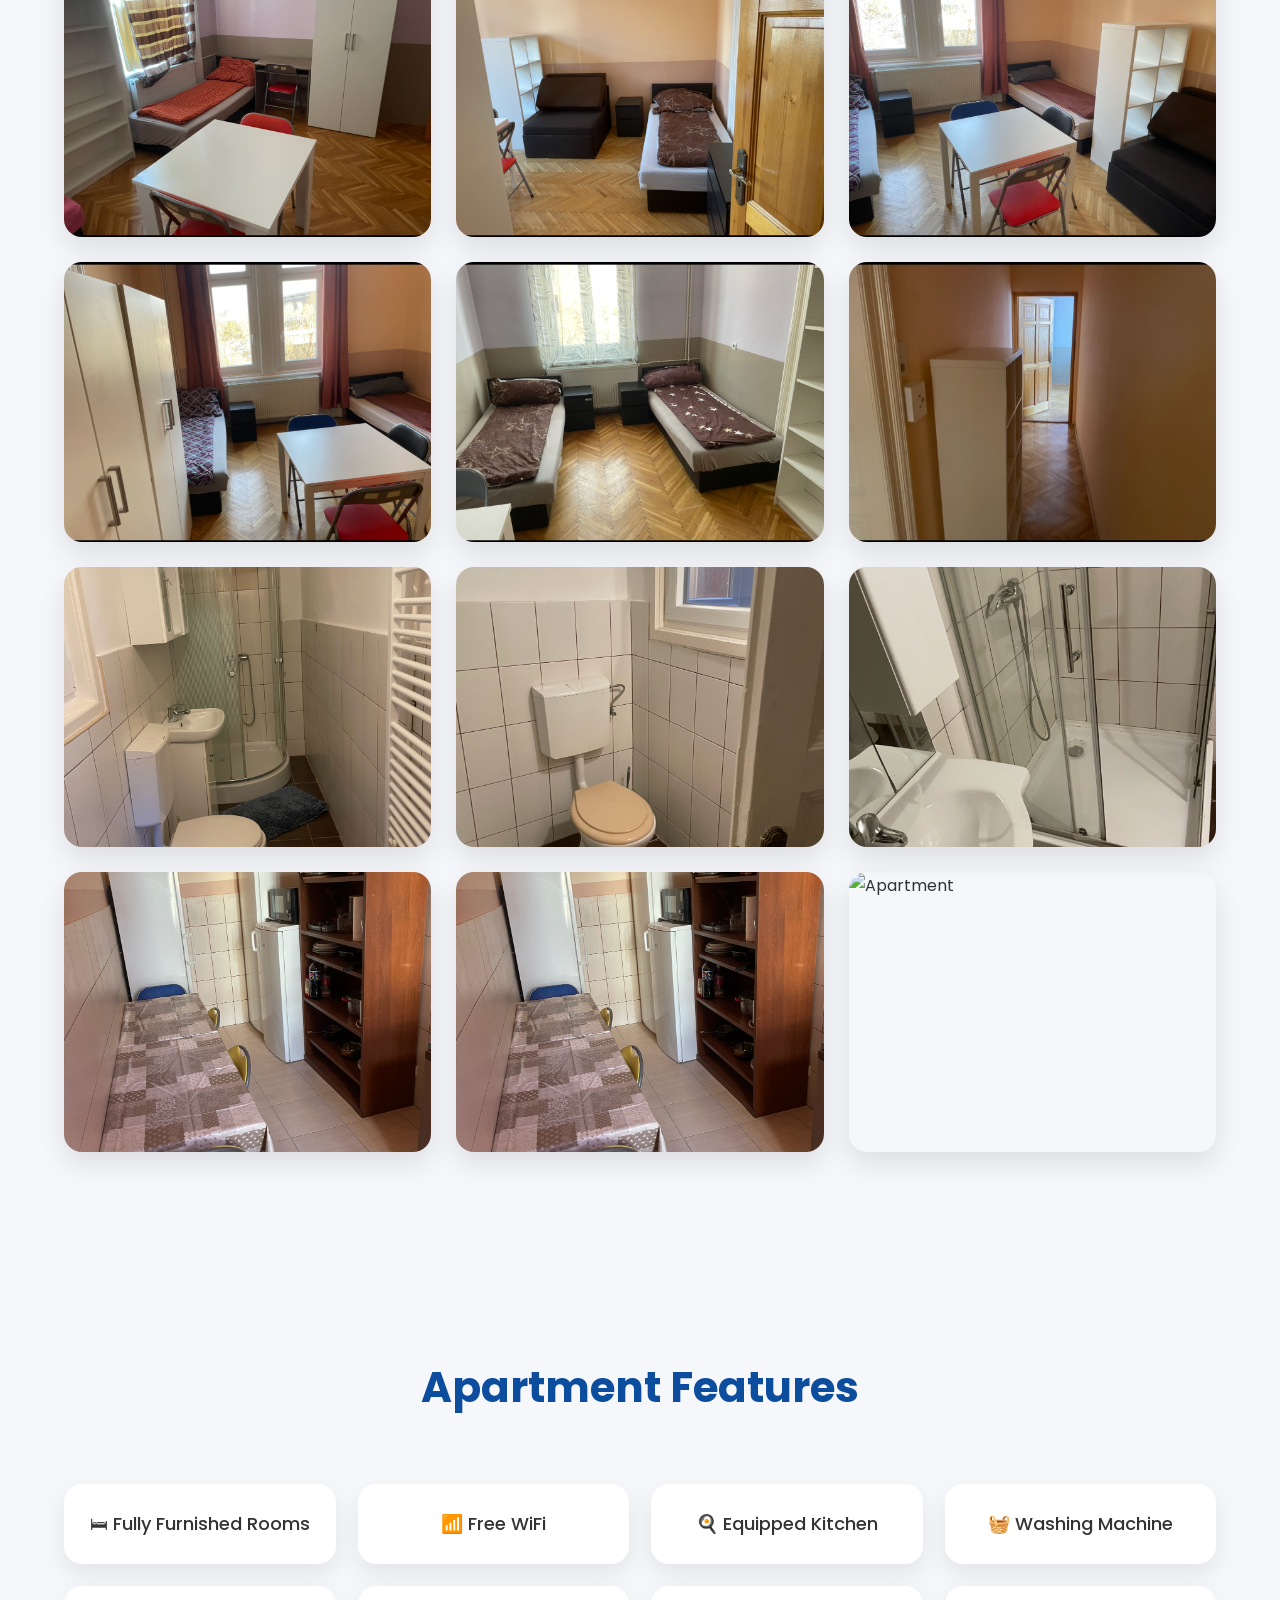
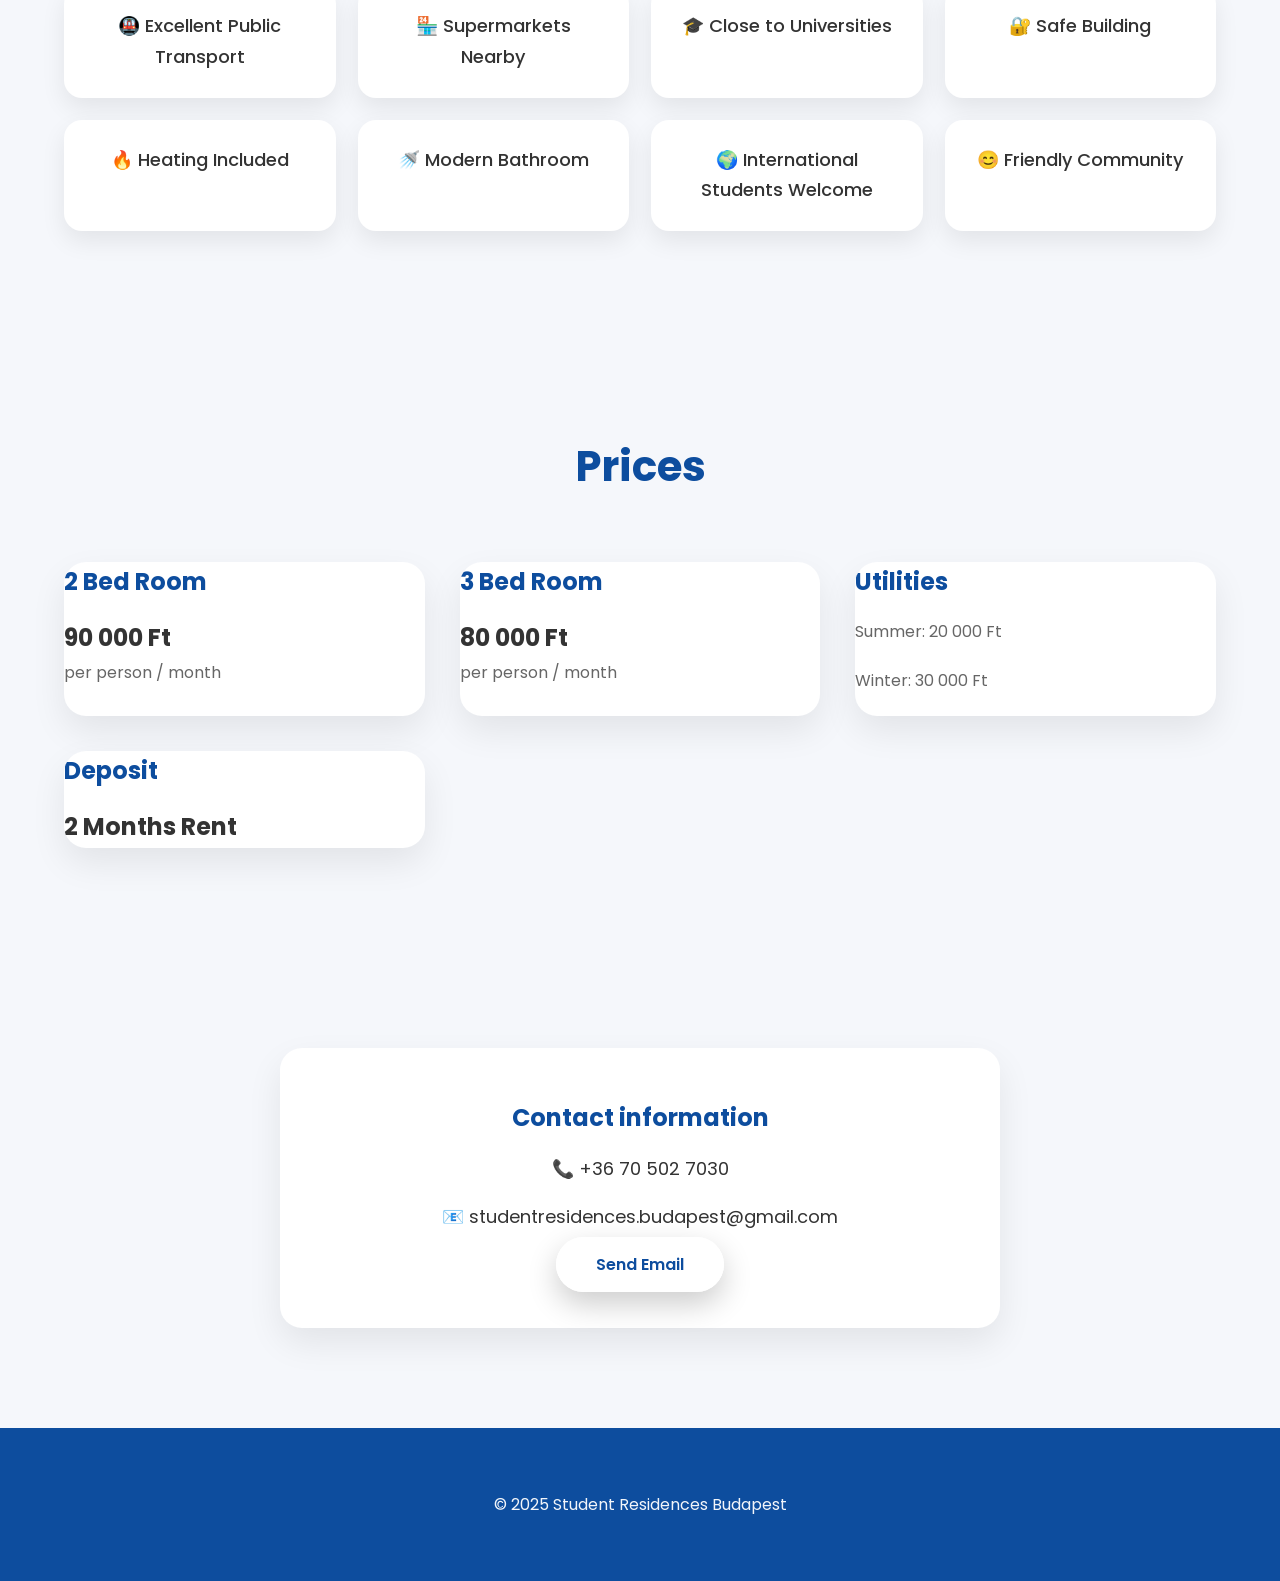
==== commit a7249bb6: "Update dozsa.html" ====
--- a/dozsa.html
+++ b/dozsa.html
@@ -22,7 +22,24 @@
 <link rel="stylesheet" href="style.css">
 
 </head>
-
+<a href="https://wa.me/36705027030"
+   class="whatsapp"
+   target="_blank"
+   aria-label="Chat on WhatsApp">
+
+    <svg xmlns="http://www.w3.org/2000/svg"
+         viewBox="0 0 32 32"
+         width="32"
+         height="32"
+         fill="white">
+
+        <path d="M19.11 17.23c-.29-.14-1.72-.85-1.99-.95-.27-.1-.47-.14-.67.14-.2.29-.77.95-.95 1.15-.17.2-.35.22-.64.07-.29-.14-1.23-.45-2.35-1.44-.87-.77-1.46-1.72-1.63-2.01-.17-.29-.02-.45.13-.59.13-.13.29-.35.44-.52.14-.17.19-.29.29-.48.1-.2.05-.36-.02-.5-.07-.14-.67-1.61-.92-2.2-.24-.58-.48-.5-.67-.5h-.57c-.2 0-.52.07-.79.36-.27.29-1.04 1.01-1.04 2.46 0 1.44 1.06 2.84 1.2 3.04.14.2 2.08 3.18 5.04 4.46.7.3 1.25.48 1.68.61.71.22 1.36.19 1.88.12.57-.09 1.72-.7 1.97-1.38.24-.68.24-1.27.17-1.39-.07-.12-.27-.2-.56-.34z"/>
+
+        <path d="M16.01 3C8.82 3 3 8.82 3 16c0 2.53.74 4.99 2.13 7.1L3 29l6.1-2.09A12.9 12.9 0 0016.01 29C23.18 29 29 23.18 29 16S23.18 3 16.01 3zm0 23.5c-2.08 0-4.1-.56-5.86-1.62l-.42-.25-3.62 1.24 1.21-3.53-.27-.44A10.43 10.43 0 015.5 16C5.5 10.2 10.2 5.5 16.01 5.5S26.5 10.2 26.5 16s-4.7 10.5-10.49 10.5z"/>
+
+    </svg>
+
+</a>
 <body>
 
 <header class="header">
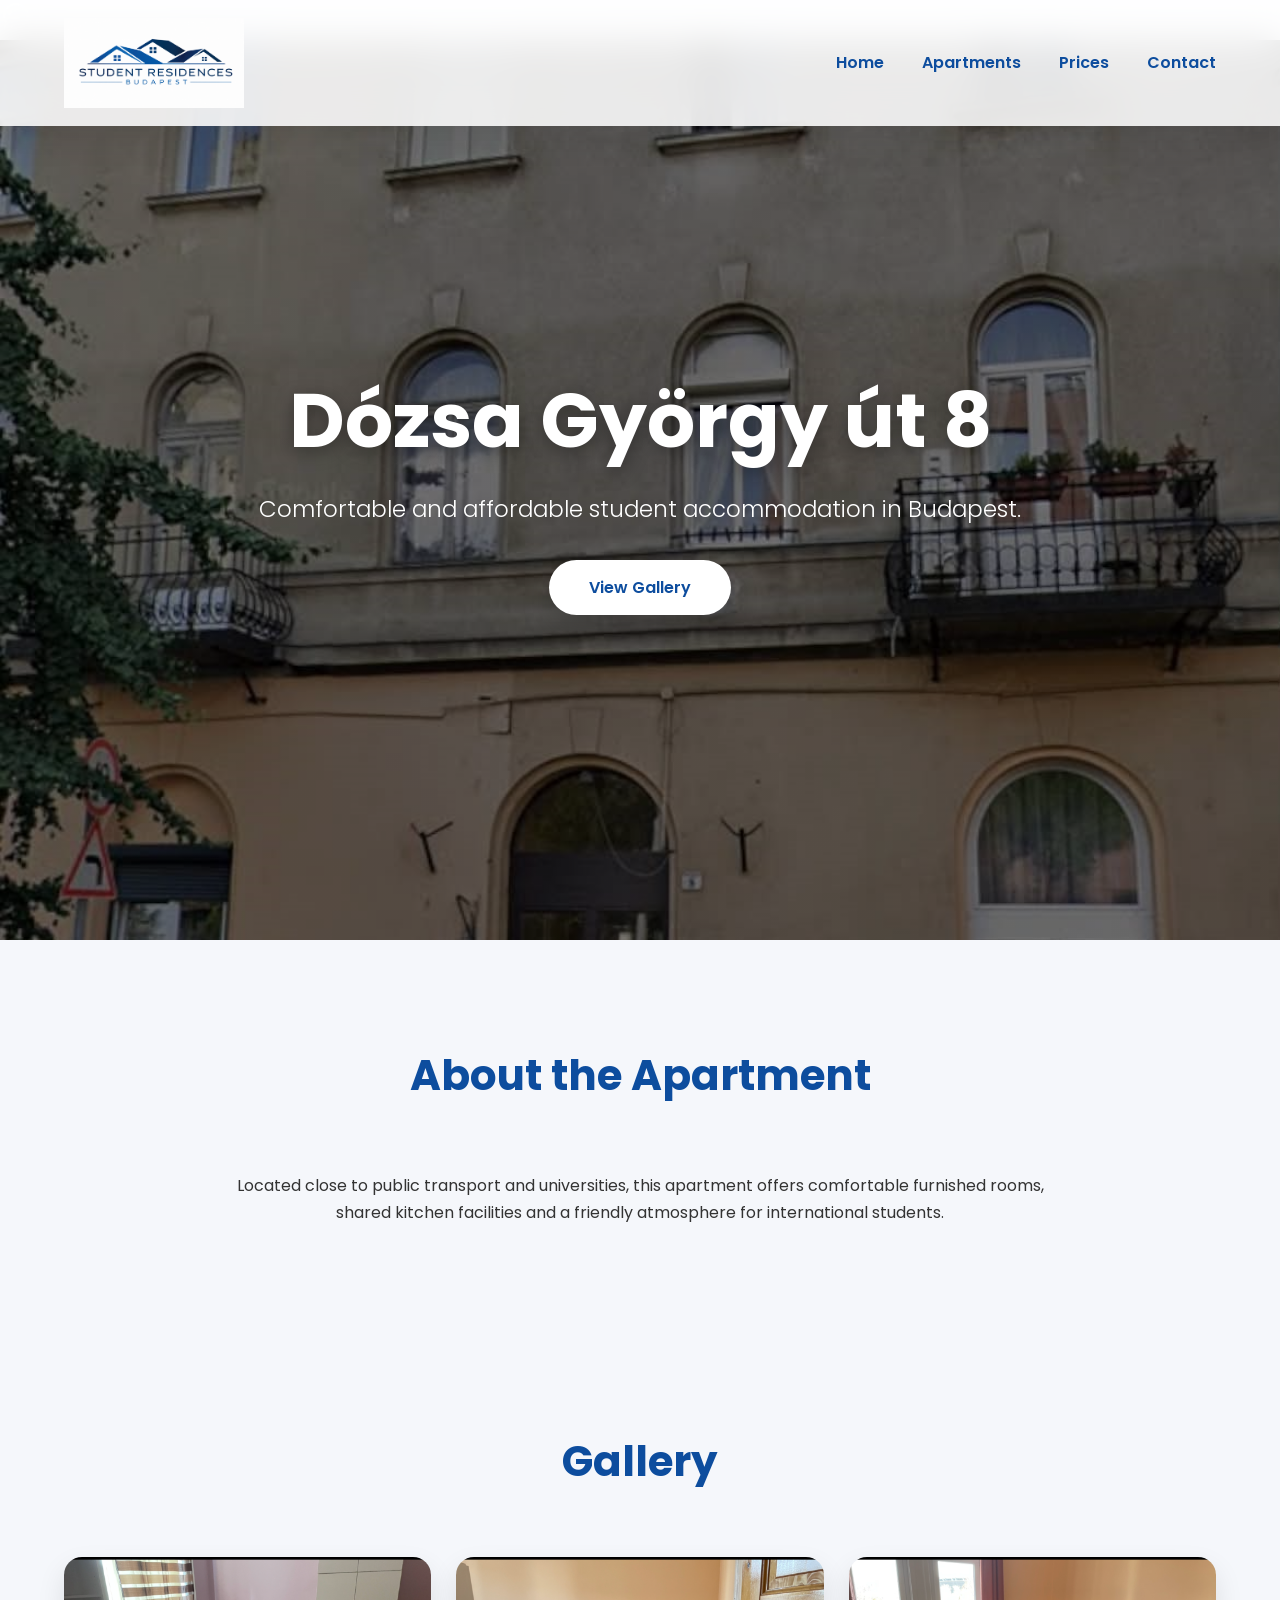
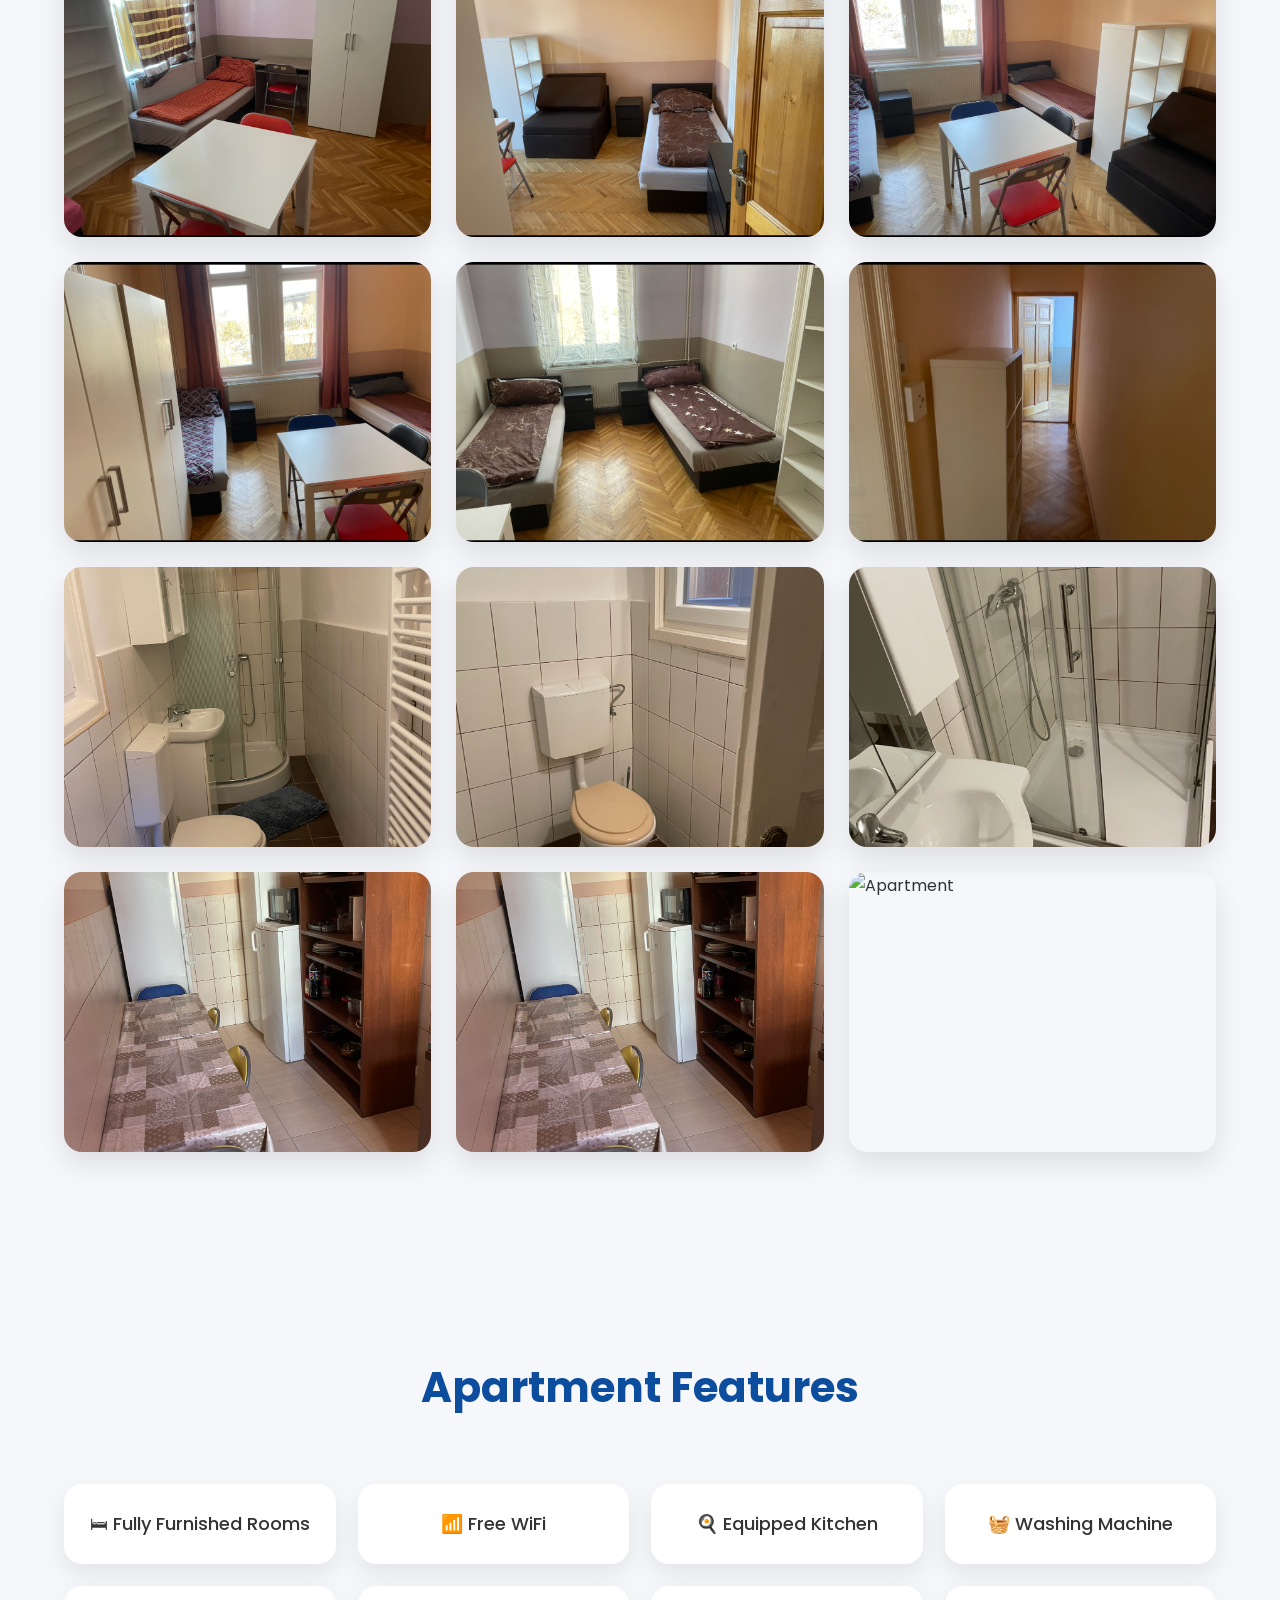
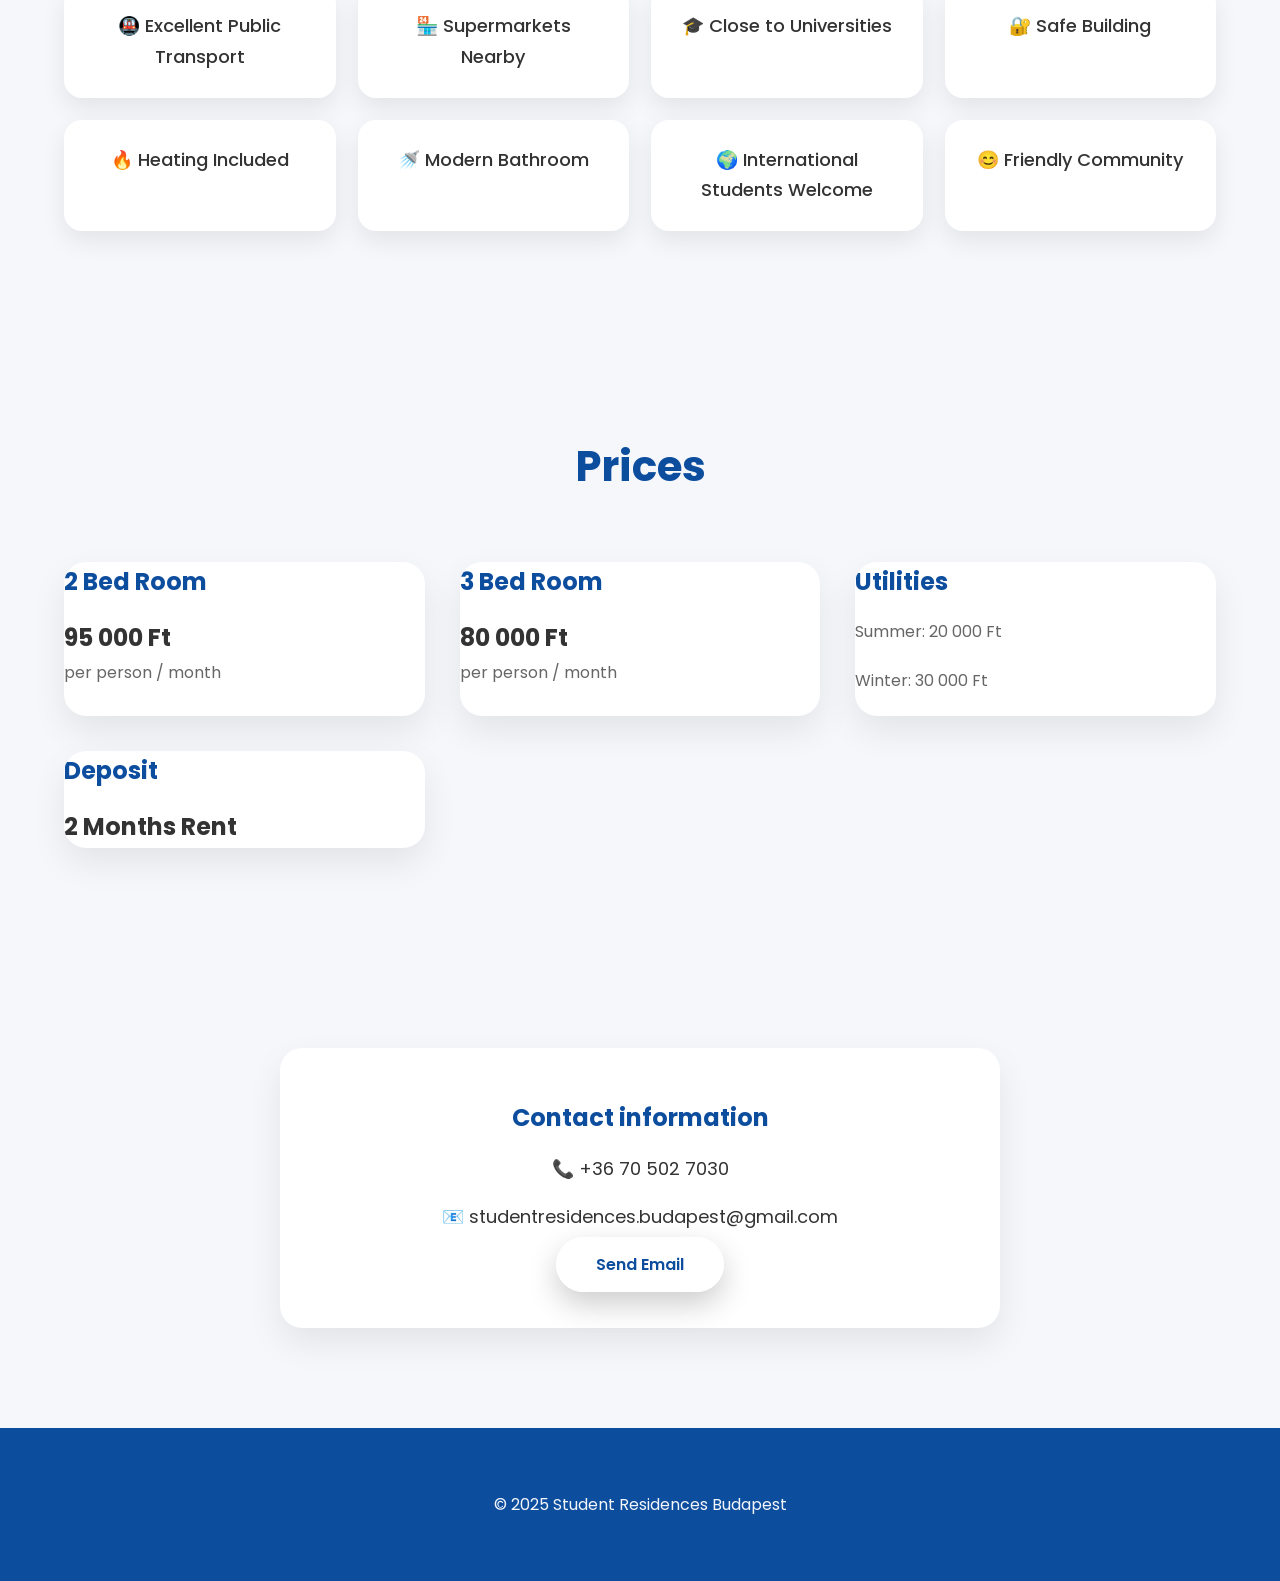
==== commit 548248df: "Update dozsa.html" ====
--- a/dozsa.html
+++ b/dozsa.html
@@ -232,7 +232,7 @@
 
 <h3>2 Bed Room</h3>
 
-<h2>90 000 Ft</h2>
+<h2>95 000 Ft</h2>
 
 <p>per person / month</p>
 
--- a/style.css
+++ b/style.css
@@ -771,4 +771,66 @@
 
 }
 
-}
+/* ================= WHATSAPP BUTTON ================= */
+
+.whatsapp{
+
+    position:fixed;
+
+    right:25px;
+
+    bottom:25px;
+
+    width:65px;
+
+    height:65px;
+
+    background:#25D366;
+
+    border-radius:50%;
+
+    display:flex;
+
+    justify-content:center;
+
+    align-items:center;
+
+    box-shadow:0 10px 25px rgba(0,0,0,.25);
+
+    transition:.3s;
+
+    z-index:9999;
+
+}
+
+.whatsapp:hover{
+
+    transform:scale(1.12);
+
+    box-shadow:0 15px 35px rgba(0,0,0,.35);
+
+}
+
+.whatsapp svg{
+
+    width:34px;
+
+    height:34px;
+
+}
+
+@media(max-width:600px){
+
+.whatsapp{
+
+    width:58px;
+
+    height:58px;
+
+    right:18px;
+
+    bottom:18px;
+
+}
+
+}
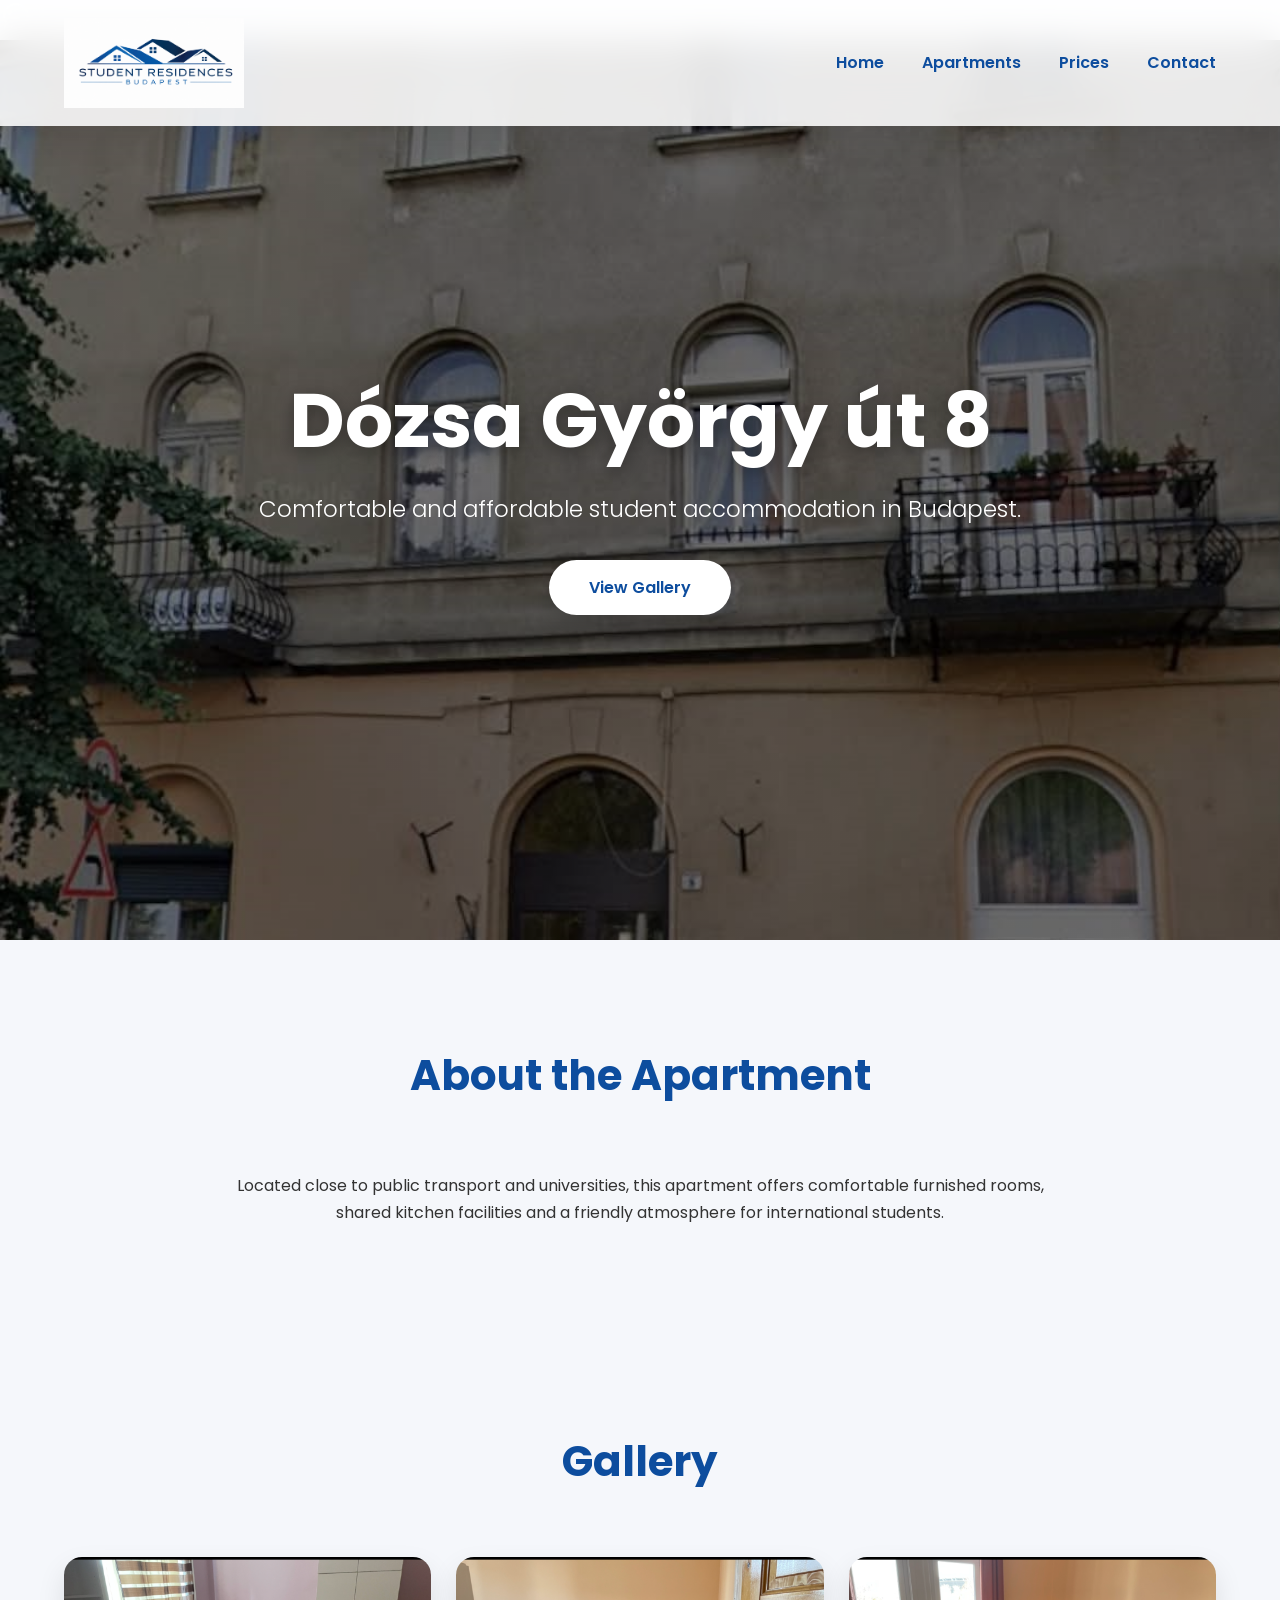
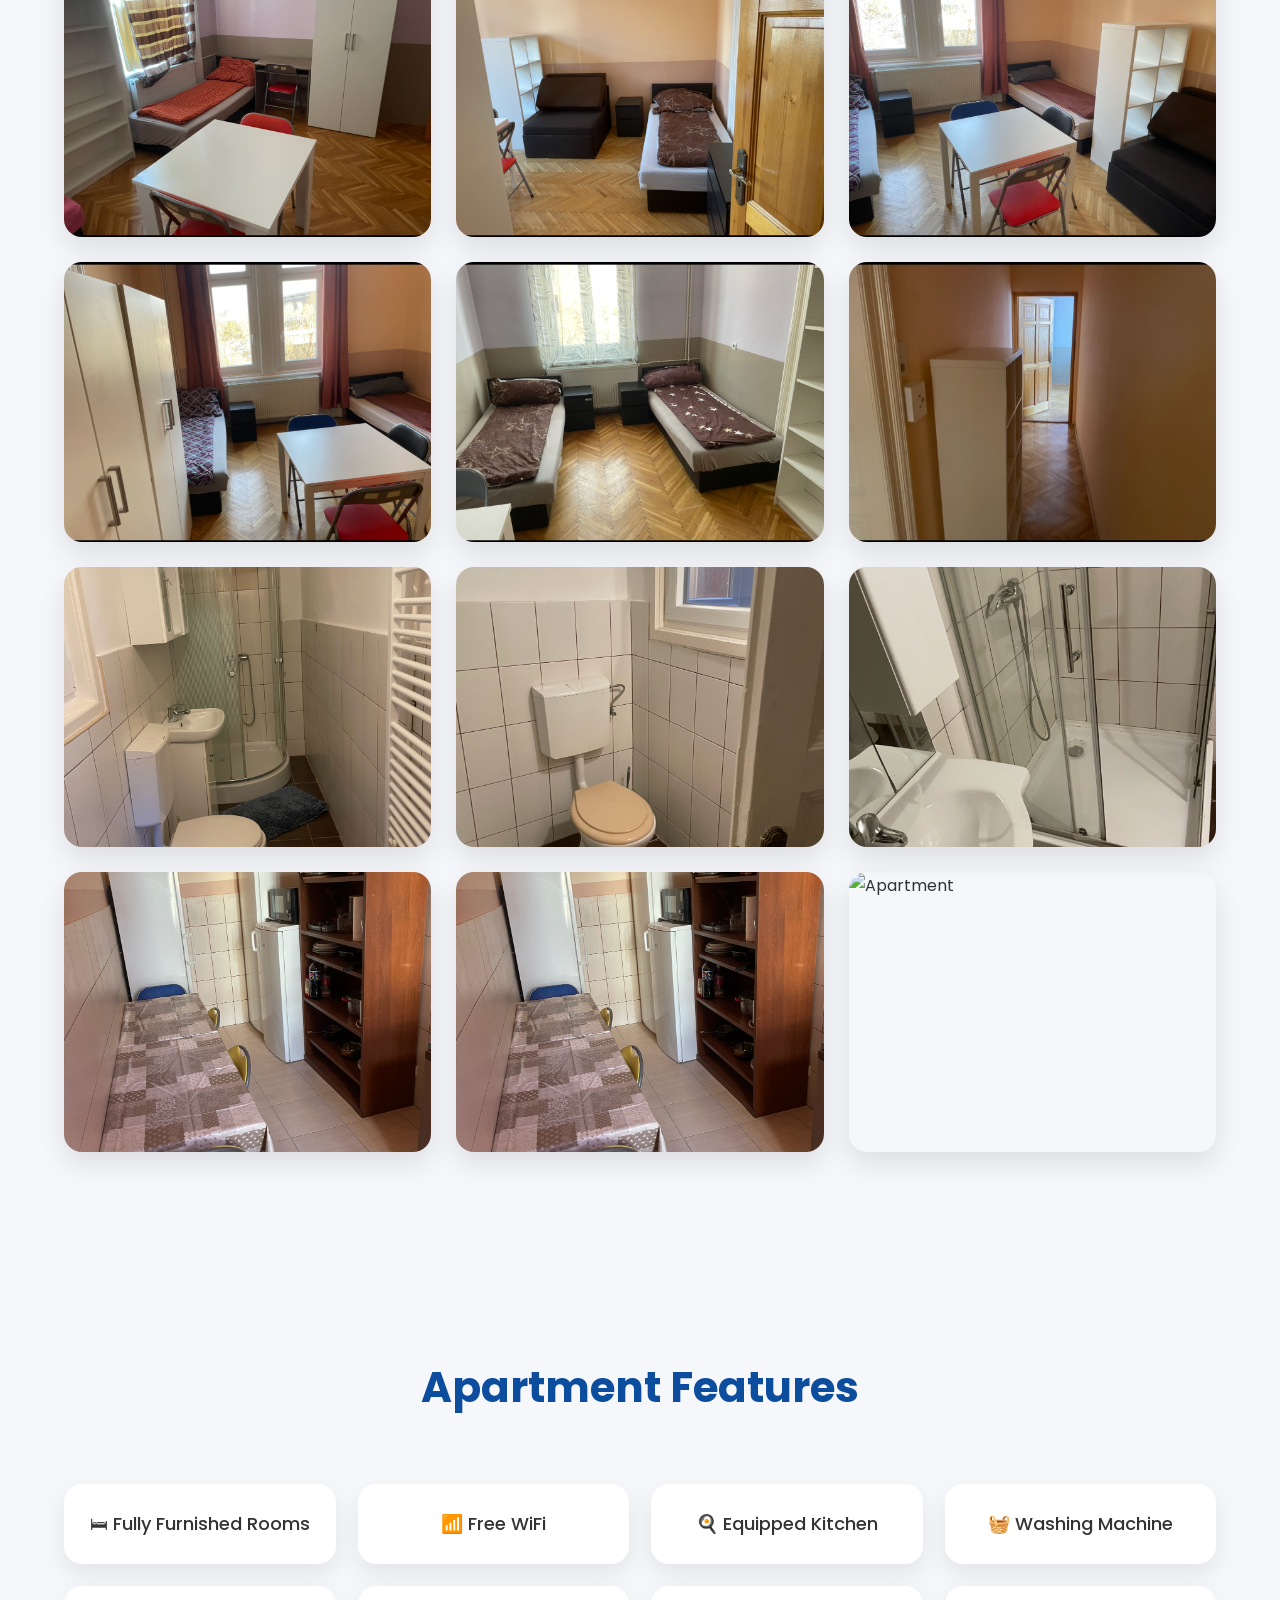
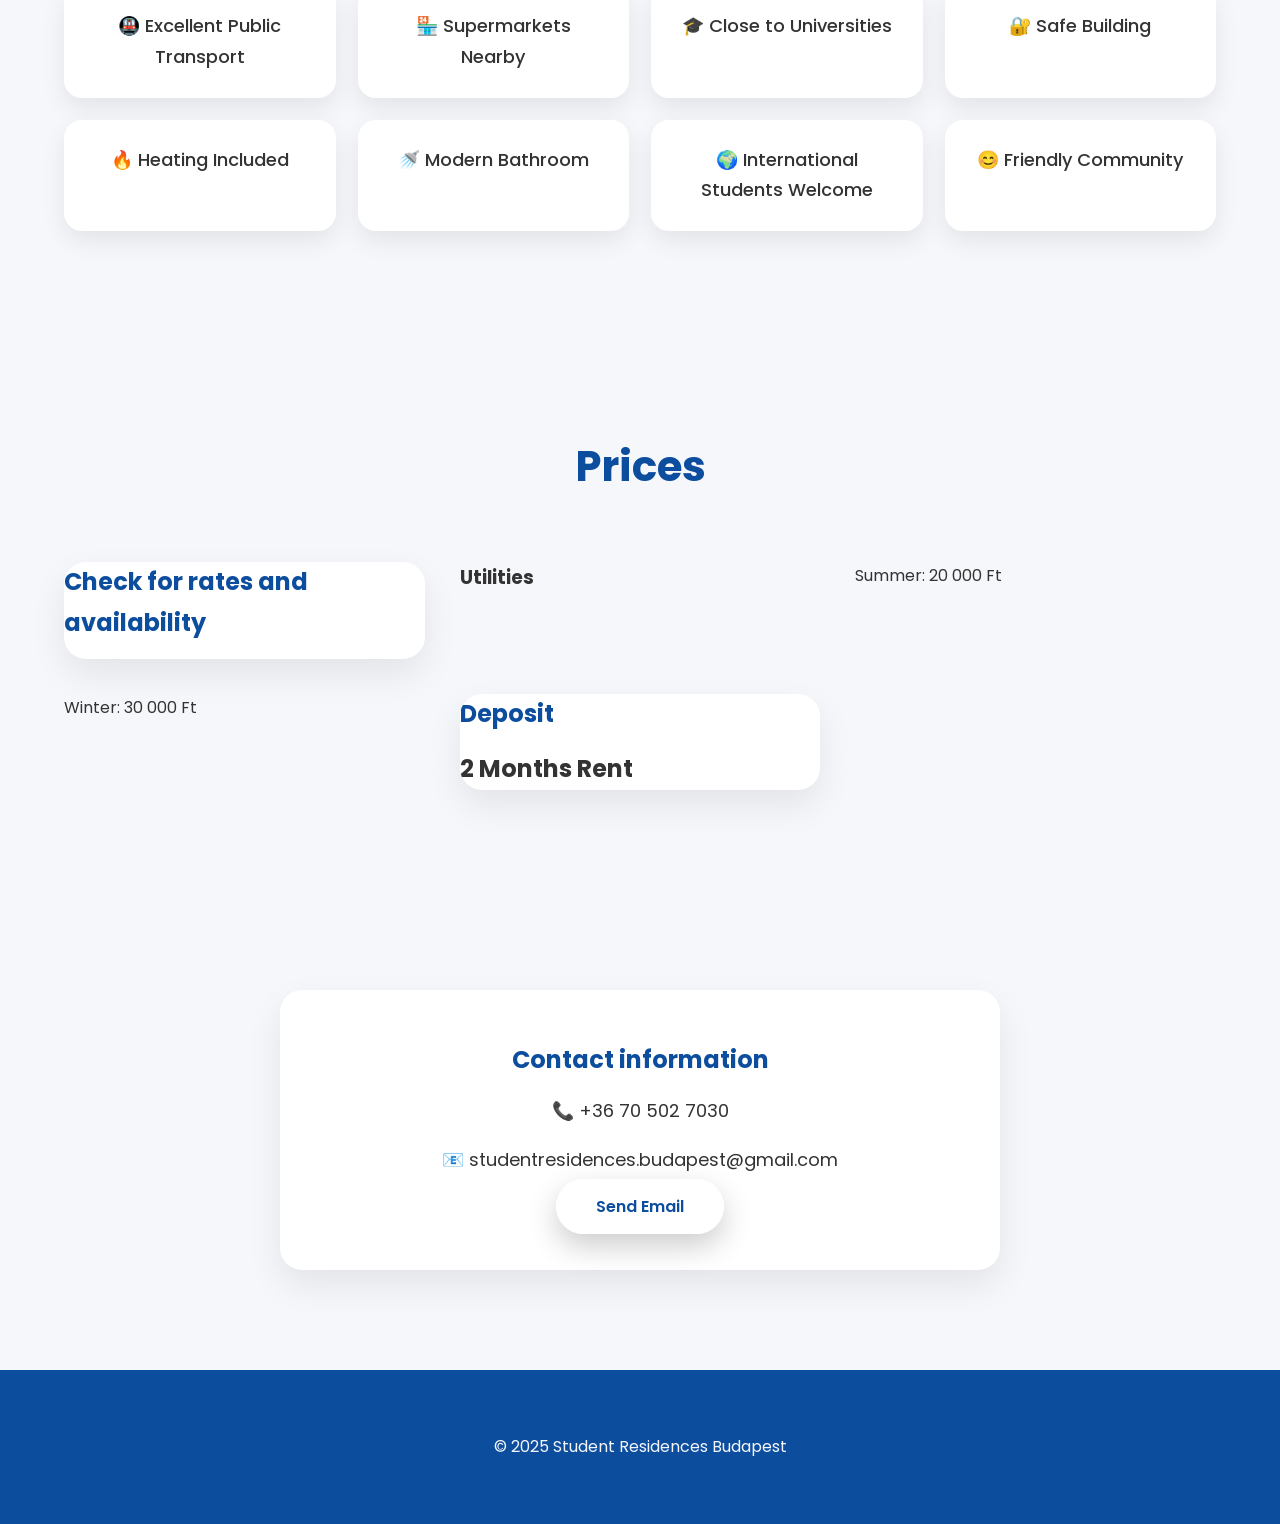
==== commit 5cdf4abb: "Update dozsa.html" ====
--- a/dozsa.html
+++ b/dozsa.html
@@ -230,42 +230,26 @@
 
 <article class="card">
 
-<h3>2 Bed Room</h3>
-
-<h2>95 000 Ft</h2>
-
-<p>per person / month</p>
+<h3>Check for rates and availability</h3>
 
 </article>
 
+<h3>Utilities</h3>
+
+<p>Summer: 20 000 Ft</p>
+
+<p>Winter: 30 000 Ft</p>
+
+</article>
+
 <article class="card">
 
-<h3>3 Bed Room</h3>
-
-<h2>80 000 Ft</h2>
-
-<p>per person / month</p>
+<h3>Deposit</h3>
+
+<h2>2 Months Rent</h2>
 
 </article>
 
-<article class="card">
-
-<h3>Utilities</h3>
-
-<p>Summer: 20 000 Ft</p>
-
-<p>Winter: 30 000 Ft</p>
-
-</article>
-
-<article class="card">
-
-<h3>Deposit</h3>
-
-<h2>2 Months Rent</h2>
-
-</article>
-
 </div>
 
 </div>
--- a/style.css
+++ b/style.css
@@ -832,5 +832,75 @@
     bottom:18px;
 
 }
-
-}
+}
+
+/* ================= BOOKED RIBBON ================= */
+
+.card.booked{
+
+    position:relative;
+
+    overflow:hidden;
+
+}
+
+.card.booked img{
+
+    filter:grayscale(70%) brightness(.70);
+
+}
+
+.card.booked .card-content{
+
+    opacity:.85;
+
+}
+
+.booked-badge{
+
+    position:absolute;
+
+    top:50%;
+
+    left:50%;
+
+    width:700px;
+
+    padding:22px 0;
+
+    background:#d60000;
+
+    color:#fff;
+
+    font-size:40px;
+
+    font-weight:800;
+
+    letter-spacing:5px;
+
+    text-align:center;
+
+    text-transform:uppercase;
+
+    transform:translate(-50%,-50%) rotate(-32deg);
+
+    box-shadow:0 10px 25px rgba(0,0,0,.35);
+
+    z-index:999;
+
+    pointer-events:none;
+
+}
+
+.card.booked a{
+
+    background:#777;
+
+}
+
+.card.booked a:hover{
+
+    background:#555;
+
+}
+}
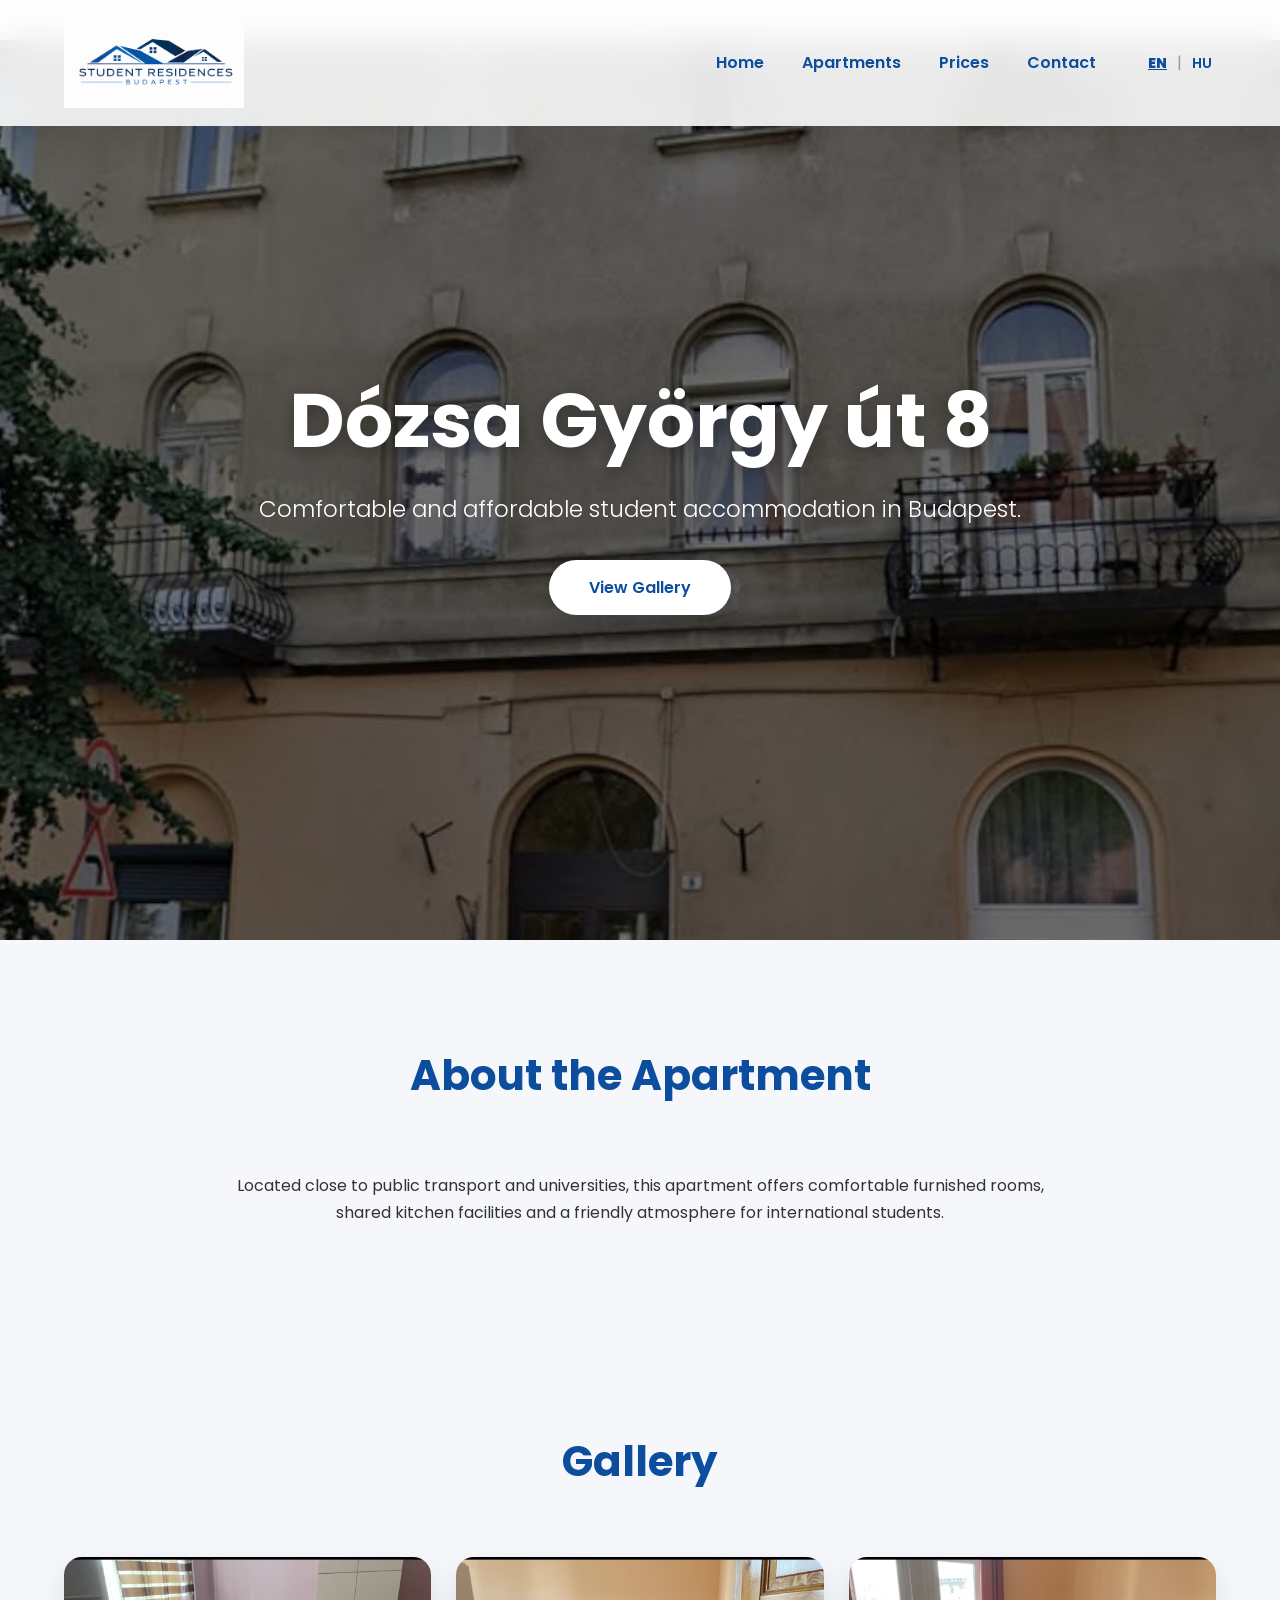
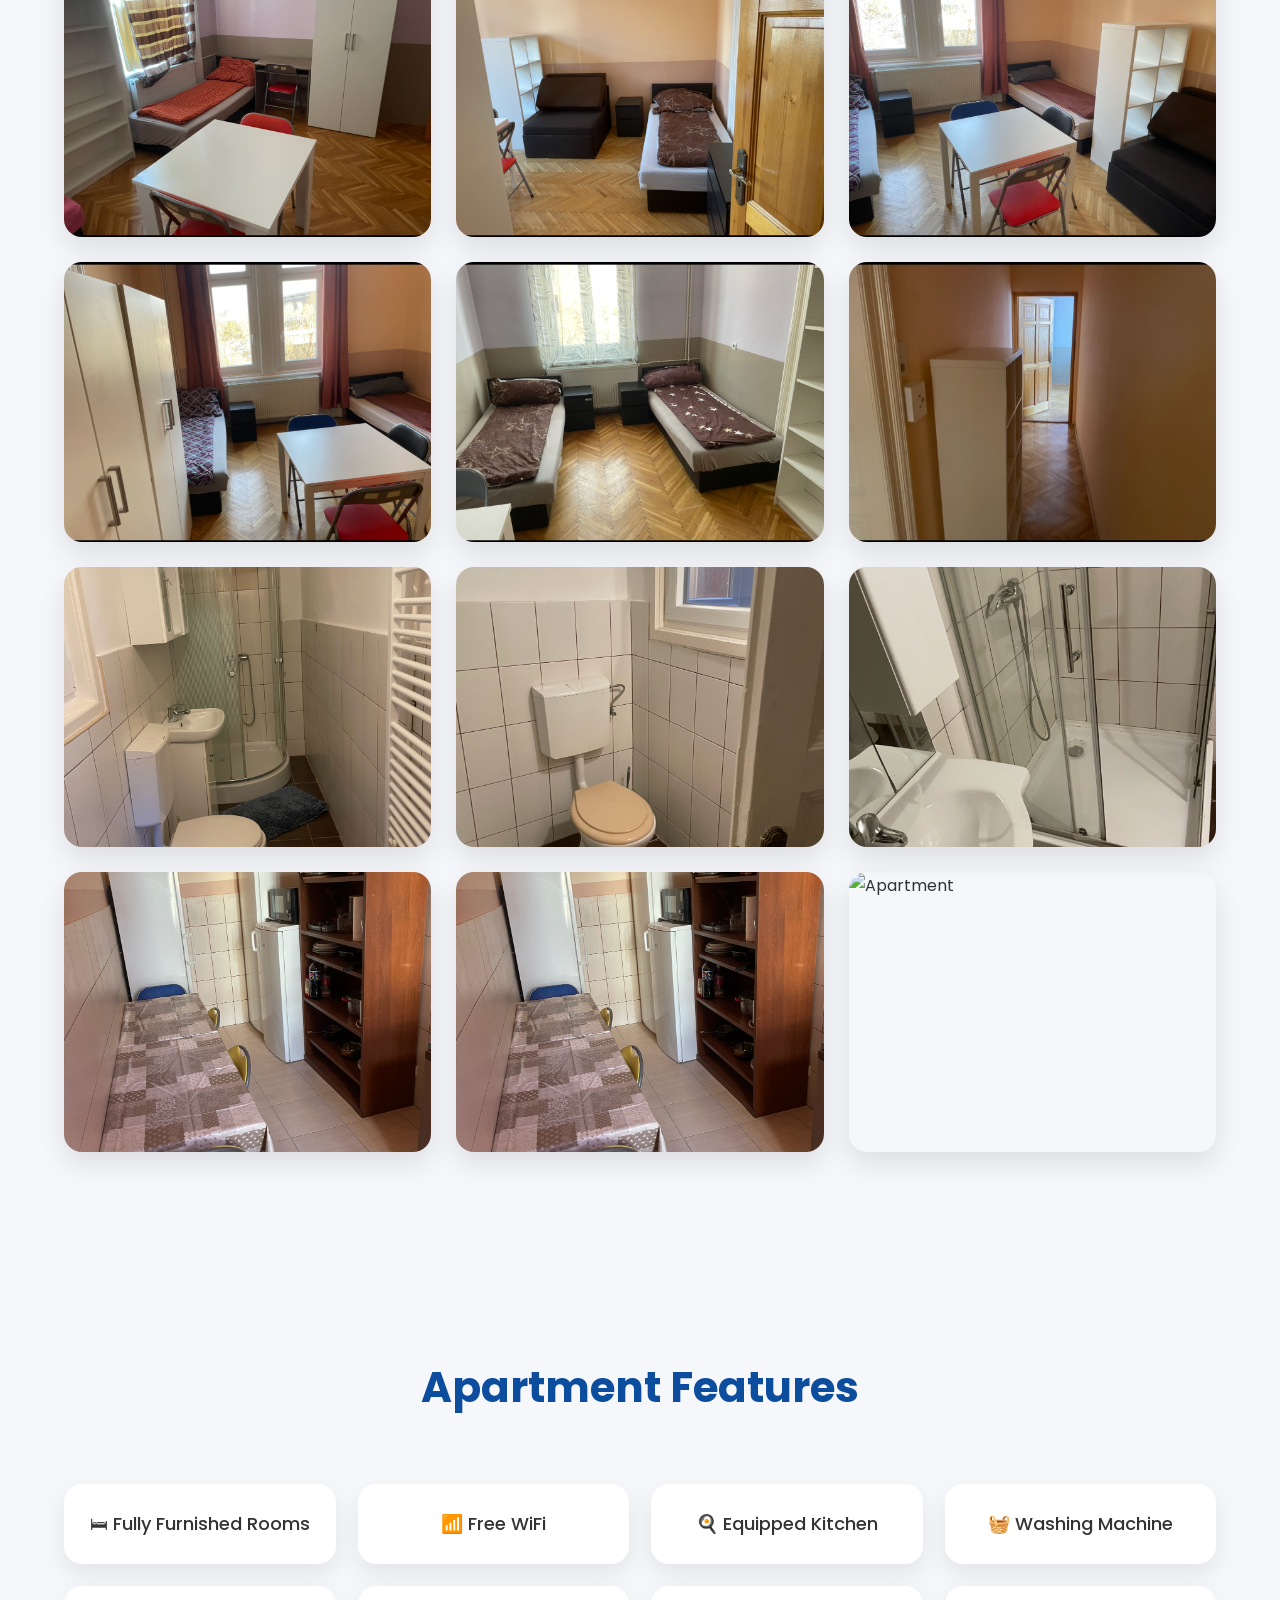
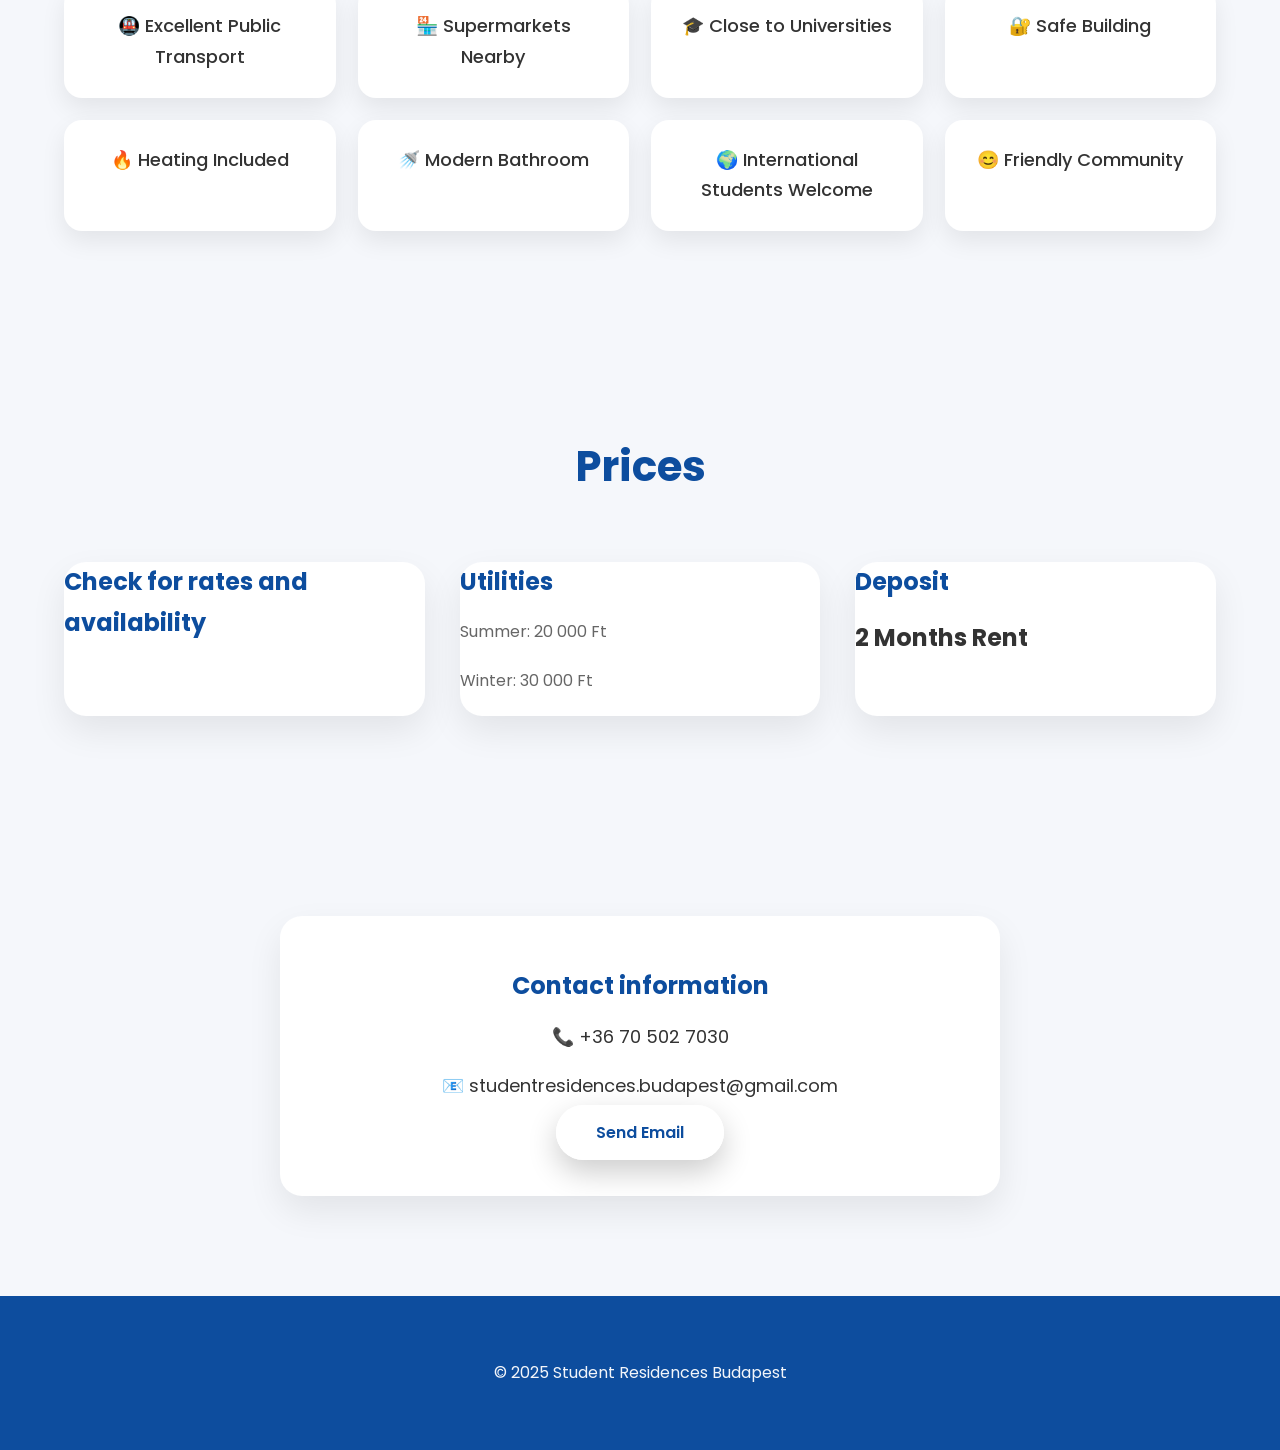
==== commit 6044e675: "Update dozsa.html" ====
--- a/dozsa.html
+++ b/dozsa.html
@@ -1,79 +1,44 @@
 <!DOCTYPE html>
+<!DOCTYPE html>
+
+<!DOCTYPE html>
+
 <html lang="en">
-
 <head>
-
-<meta charset="UTF-8">
-<meta name="viewport" content="width=device-width, initial-scale=1.0">
-
+<meta charset="utf-8"/>
+<meta content="width=device-width, initial-scale=1.0" name="viewport"/>
 <title>Dózsa György út 8 | Student Residences Budapest</title>
-
-<meta name="description"
-content="Student accommodation at Dózsa György út 8, Budapest.">
-
-<link rel="icon" href="logo.png">
-
-<link rel="preconnect" href="https://fonts.googleapis.com">
-<link rel="preconnect" href="https://fonts.gstatic.com" crossorigin>
-
-<link href="https://fonts.googleapis.com/css2?family=Poppins:wght@300;400;500;600;700&display=swap"
-rel="stylesheet">
-
-<link rel="stylesheet" href="style.css">
-
+<meta content="Student accommodation at Dózsa György út 8, Budapest." name="description"/>
+<link href="logo.png" rel="icon"/>
+<link href="https://fonts.googleapis.com" rel="preconnect"/>
+<link crossorigin="" href="https://fonts.gstatic.com" rel="preconnect"/>
+<link href="https://fonts.googleapis.com/css2?family=Poppins:wght@300;400;500;600;700&amp;display=swap" rel="stylesheet"/>
+<link href="style.css" rel="stylesheet"/>
 </head>
-<a href="https://wa.me/36705027030"
-   class="whatsapp"
-   target="_blank"
-   aria-label="Chat on WhatsApp">
-
-    <svg xmlns="http://www.w3.org/2000/svg"
-         viewBox="0 0 32 32"
-         width="32"
-         height="32"
-         fill="white">
-
-        <path d="M19.11 17.23c-.29-.14-1.72-.85-1.99-.95-.27-.1-.47-.14-.67.14-.2.29-.77.95-.95 1.15-.17.2-.35.22-.64.07-.29-.14-1.23-.45-2.35-1.44-.87-.77-1.46-1.72-1.63-2.01-.17-.29-.02-.45.13-.59.13-.13.29-.35.44-.52.14-.17.19-.29.29-.48.1-.2.05-.36-.02-.5-.07-.14-.67-1.61-.92-2.2-.24-.58-.48-.5-.67-.5h-.57c-.2 0-.52.07-.79.36-.27.29-1.04 1.01-1.04 2.46 0 1.44 1.06 2.84 1.2 3.04.14.2 2.08 3.18 5.04 4.46.7.3 1.25.48 1.68.61.71.22 1.36.19 1.88.12.57-.09 1.72-.7 1.97-1.38.24-.68.24-1.27.17-1.39-.07-.12-.27-.2-.56-.34z"/>
-
-        <path d="M16.01 3C8.82 3 3 8.82 3 16c0 2.53.74 4.99 2.13 7.1L3 29l6.1-2.09A12.9 12.9 0 0016.01 29C23.18 29 29 23.18 29 16S23.18 3 16.01 3zm0 23.5c-2.08 0-4.1-.56-5.86-1.62l-.42-.25-3.62 1.24 1.21-3.53-.27-.44A10.43 10.43 0 015.5 16C5.5 10.2 10.2 5.5 16.01 5.5S26.5 10.2 26.5 16s-4.7 10.5-10.49 10.5z"/>
-
-    </svg>
-
+<a aria-label="Chat on WhatsApp" class="whatsapp" href="https://wa.me/36705027030" target="_blank">
+<svg fill="white" height="32" viewbox="0 0 32 32" width="32" xmlns="http://www.w3.org/2000/svg">
+<path d="M19.11 17.23c-.29-.14-1.72-.85-1.99-.95-.27-.1-.47-.14-.67.14-.2.29-.77.95-.95 1.15-.17.2-.35.22-.64.07-.29-.14-1.23-.45-2.35-1.44-.87-.77-1.46-1.72-1.63-2.01-.17-.29-.02-.45.13-.59.13-.13.29-.35.44-.52.14-.17.19-.29.29-.48.1-.2.05-.36-.02-.5-.07-.14-.67-1.61-.92-2.2-.24-.58-.48-.5-.67-.5h-.57c-.2 0-.52.07-.79.36-.27.29-1.04 1.01-1.04 2.46 0 1.44 1.06 2.84 1.2 3.04.14.2 2.08 3.18 5.04 4.46.7.3 1.25.48 1.68.61.71.22 1.36.19 1.88.12.57-.09 1.72-.7 1.97-1.38.24-.68.24-1.27.17-1.39-.07-.12-.27-.2-.56-.34z"></path>
+<path d="M16.01 3C8.82 3 3 8.82 3 16c0 2.53.74 4.99 2.13 7.1L3 29l6.1-2.09A12.9 12.9 0 0016.01 29C23.18 29 29 23.18 29 16S23.18 3 16.01 3zm0 23.5c-2.08 0-4.1-.56-5.86-1.62l-.42-.25-3.62 1.24 1.21-3.53-.27-.44A10.43 10.43 0 015.5 16C5.5 10.2 10.2 5.5 16.01 5.5S26.5 10.2 26.5 16s-4.7 10.5-10.49 10.5z"></path>
+</svg>
 </a>
 <body>
-
 <header class="header">
-
 <div class="container">
-
-<a href="index.html" class="logo">
-<img src="logo.png" alt="Student Residences Budapest">
+<a class="logo" href="index.html">
+<img alt="Student Residences Budapest" src="logo.png"/>
 </a>
-
 <nav>
-
 <ul>
-
-<li><a href="index.html">Home</a></li>
-
-<li><a href="index.html#apartments">Apartments</a></li>
-
-<li><a href="index.html#prices">Prices</a></li>
-
-<li><a href="index.html#contact">Contact</a></li>
-
-</ul>
-
+<li><a data-en="Home" data-hu="Kezdőlap" href="index.html">Home</a></li>
+<li><a data-en="Apartments" data-hu="Apartmanok" href="index.html#apartments">Apartments</a></li>
+<li><a data-en="Prices" data-hu="Árak" href="index.html#prices">Prices</a></li>
+<li><a data-en="Contact" data-hu="Kapcsolat" href="index.html#contact">Contact</a></li>
+<li class="language-switch"><button class="language-btn active" id="lang-en" type="button">EN</button><span>|</span><button class="language-btn" id="lang-hu" type="button">HU</button></li></ul>
 </nav>
-
 </div>
-
 </header>
-
 <!-- HERO -->
-
-<section class="hero"
-style="
+<section class="hero" style="
 background:
 linear-gradient(rgba(0,0,0,.45),rgba(0,0,0,.45)),
 url('dozsa.jpg');
@@ -81,40 +46,29 @@
 background-position:center;
 background-repeat:no-repeat;
 ">
-
 <div class="hero-content">
-
 <h1>Dózsa György út 8</h1>
-
-<p>
+<p data-en="Comfortable and affordable student accommodation in Budapest." data-hu="Kényelmes és megfizethető diákszállás Budapesten.">
 
 Comfortable and affordable student accommodation in Budapest.
 
 </p>
-
-<a href="#gallery" class="btn">
+<a class="btn" data-en="View Gallery" data-hu="Galéria megtekintése" href="#gallery">
 
 View Gallery
 
 </a>
-
 </div>
-
 </section>
-
 <!-- ABOUT -->
-
 <section>
-
 <div class="container">
-
-<h2 class="section-title">
+<h2 class="section-title" data-en="About the Apartment" data-hu="Az apartmanról">
 
 About the Apartment
 
 </h2>
-
-<p style="text-align:center;max-width:850px;margin:auto;">
+<p data-en="Located close to public transport and universities, this apartment offers comfortable furnished rooms, shared kitchen facilities and a friendly atmosphere for international students." data-hu="A tömegközlekedéshez és az egyetemekhez közel található apartman kényelmes, berendezett szobákat, közös konyhát és barátságos környezetet kínál nemzetközi diákok számára." style="text-align:center;max-width:850px;margin:auto;">
 
 Located close to public transport and universities,
 this apartment offers comfortable furnished rooms,
@@ -122,182 +76,90 @@
 for international students.
 
 </p>
-
 </div>
-
 </section>
-
 <!-- GALLERY -->
-
 <section id="gallery">
-
 <div class="container">
-
-<h2 class="section-title">
+<h2 class="section-title" data-en="Gallery" data-hu="Galéria">
 
 Gallery
 
 </h2>
-
 <div class="gallery">
-
- <img src="images/dozsa/IMG_0398.PNG" alt="Apartment">
-
-    <img src="images/dozsa/IMG_0399.PNG" alt="Apartment">
-
-    <img src="images/dozsa/IMG_0400.PNG" alt="Apartment">
-
-    <img src="images/dozsa/IMG_0401.PNG" alt="Apartment">
-
-    <img src="images/dozsa/IMG_0402.PNG" alt="Apartment">
-
-    <img src="images/dozsa/IMG_0403.PNG" alt="Apartment">
-
-    <img src="images/dozsa/IMG_0404.PNG" alt="Apartment">
-
-    <img src="images/dozsa/IMG_0405.PNG" alt="Apartment">
-
-    <img src="images/dozsa/IMG_0406.PNG" alt="Apartment">
-
-    <img src="images/dozsa/IMG_0407.PNG" alt="Apartment">
-
-    <img src="images/dozsa/IMG_0408.PNG" alt="Apartment">
-
-    <img src="images/dozsa/IMG_0409.PNG" alt="Apartment">
+<img alt="Apartment" src="images/dozsa/IMG_0398.PNG"/>
+<img alt="Apartment" src="images/dozsa/IMG_0399.PNG"/>
+<img alt="Apartment" src="images/dozsa/IMG_0400.PNG"/>
+<img alt="Apartment" src="images/dozsa/IMG_0401.PNG"/>
+<img alt="Apartment" src="images/dozsa/IMG_0402.PNG"/>
+<img alt="Apartment" src="images/dozsa/IMG_0403.PNG"/>
+<img alt="Apartment" src="images/dozsa/IMG_0404.PNG"/>
+<img alt="Apartment" src="images/dozsa/IMG_0405.PNG"/>
+<img alt="Apartment" src="images/dozsa/IMG_0406.PNG"/>
+<img alt="Apartment" src="images/dozsa/IMG_0407.PNG"/>
+<img alt="Apartment" src="images/dozsa/IMG_0408.PNG"/>
+<img alt="Apartment" src="images/dozsa/IMG_0409.PNG"/>
 </div>
-
 </div>
-
 </section>
-
 <!-- FEATURES -->
-
 <section>
-
 <div class="container">
-
-<h2 class="section-title">
+<h2 class="section-title" data-en="Apartment Features" data-hu="Az apartman felszereltsége">
 
 Apartment Features
 
 </h2>
-
 <div class="feature-grid">
-
-<div class="feature-item">🛏 Fully Furnished Rooms</div>
-
-<div class="feature-item">📶 Free WiFi</div>
-
-<div class="feature-item">🍳 Equipped Kitchen</div>
-
-<div class="feature-item">🧺 Washing Machine</div>
-
-<div class="feature-item">🚇 Excellent Public Transport</div>
-
-<div class="feature-item">🏪 Supermarkets Nearby</div>
-
-<div class="feature-item">🎓 Close to Universities</div>
-
-<div class="feature-item">🔐 Safe Building</div>
-
-<div class="feature-item">🔥 Heating Included</div>
-
-<div class="feature-item">🚿 Modern Bathroom</div>
-
-<div class="feature-item">🌍 International Students Welcome</div>
-
-<div class="feature-item">😊 Friendly Community</div>
-
+<div class="feature-item" data-en="🛏 Fully Furnished Rooms" data-hu="🛏 Teljesen berendezett szobák">🛏 Fully Furnished Rooms</div>
+<div class="feature-item" data-en="📶 Free WiFi" data-hu="📶 Ingyenes WiFi">📶 Free WiFi</div>
+<div class="feature-item" data-en="🍳 Equipped Kitchen" data-hu="🍳 Felszerelt konyha">🍳 Equipped Kitchen</div>
+<div class="feature-item" data-en="🧺 Washing Machine" data-hu="🧺 Mosógép">🧺 Washing Machine</div>
+<div class="feature-item" data-en="🚇 Excellent Public Transport" data-hu="🚇 Kiváló tömegközlekedés">🚇 Excellent Public Transport</div>
+<div class="feature-item" data-en="🏪 Supermarkets Nearby" data-hu="🏪 Szupermarketek a közelben">🏪 Supermarkets Nearby</div>
+<div class="feature-item" data-en="🎓 Close to Universities" data-hu="🎓 Egyetemek a közelben">🎓 Close to Universities</div>
+<div class="feature-item" data-en="🔐 Safe Building" data-hu="🔐 Biztonságos épület">🔐 Safe Building</div>
+<div class="feature-item" data-en="🔥 Heating Included" data-hu="🔥 Fűtés az árban">🔥 Heating Included</div>
+<div class="feature-item" data-en="🚿 Modern Bathroom" data-hu="🚿 Modern fürdőszoba">🚿 Modern Bathroom</div>
+<div class="feature-item" data-en="🌍 International Students Welcome" data-hu="🌍 Nemzetközi diákokat szeretettel várunk">🌍 International Students Welcome</div>
+<div class="feature-item" data-en="😊 Friendly Community" data-hu="😊 Barátságos közösség">😊 Friendly Community</div>
 </div>
-
 </div>
-
 </section>
-
 <!-- PRICES -->
-
 <section>
-
 <div class="container">
-
-<h2 class="section-title">
+<h2 class="section-title" data-en="Prices" data-hu="Árak">
 
 Prices
 
 </h2>
-
-<div class="cards">
-
-<article class="card">
-
-<h3>Check for rates and availability</h3>
-
-</article>
-
-<h3>Utilities</h3>
-
-<p>Summer: 20 000 Ft</p>
-
-<p>Winter: 30 000 Ft</p>
-
-</article>
-
-<article class="card">
-
-<h3>Deposit</h3>
-
-<h2>2 Months Rent</h2>
-
-</article>
-
+<div class="cards"><article class="card"><h3 data-en="Check for rates and availability" data-hu="Érdeklődjön az árakról és a szabad helyekről">Check for rates and availability</h3></article><article class="card"><h3 data-en="Utilities" data-hu="Rezsi">Utilities</h3><p data-en="Summer: 20 000 Ft" data-hu="Nyár: 20 000 Ft">Summer: 20 000 Ft</p><p data-en="Winter: 30 000 Ft" data-hu="Tél: 30 000 Ft">Winter: 30 000 Ft</p></article><article class="card"><h3 data-en="Deposit" data-hu="Kaució">Deposit</h3><h2 data-en="2 Months Rent" data-hu="2 havi bérleti díj">2 Months Rent</h2></article></div>
 </div>
-
-</div>
-
 </section>
-
 <!-- CONTACT -->
-
 <section>
-
 <div class="container">
-
 <div class="contact-box">
-
-<h2>Contact information</h2>
-
-
-
+<h2 data-en="Contact information" data-hu="Kapcsolattartási adatok">Contact information</h2>
 <p>📞 +36 70 502 7030</p>
-
 <p>📧 studentresidences.budapest@gmail.com</p>
-
-<a href="mailto:studentresidences.budapest@gmail.com" class="btn">
+<a class="btn" data-en="Send Email" data-hu="E-mail küldése" href="mailto:studentresidences.budapest@gmail.com">
 
 Send Email
 
 </a>
-
 </div>
-
 </div>
-
 </section>
-
 <footer>
-
 <div class="container">
-
-<p>
+<p data-en="© 2025 Student Residences Budapest" data-hu="© 2025 Student Residences Budapest">
 
 © 2025 Student Residences Budapest
 
 </p>
-
 </div>
-
 </footer>
-
-</body>
-
+<script src="script.js"></script></body>
 </html>
--- a/style.css
+++ b/style.css
@@ -868,7 +868,7 @@
 
     padding:22px 0;
 
-    background:#d60000;
+    background:#3f4650;
 
     color:#fff;
 
@@ -903,4 +903,60 @@
     background:#555;
 
 }
-}+}
+
+/* ================= LANGUAGE SWITCH ================= */
+
+.language-switch{
+
+    display:flex;
+
+    align-items:center;
+
+    gap:6px;
+
+    margin-left:10px;
+
+}
+
+.language-btn{
+
+    border:none;
+
+    background:transparent;
+
+    color:#0D4D9E;
+
+    font-family:'Poppins',sans-serif;
+
+    font-size:14px;
+
+    font-weight:600;
+
+    cursor:pointer;
+
+    padding:4px;
+
+    transition:.3s;
+
+}
+
+.language-btn:hover{
+
+    color:#1565c0;
+
+}
+
+.language-btn.active{
+
+    font-weight:800;
+
+    text-decoration:underline;
+
+}
+
+.language-switch span{
+
+    color:#999;
+
+}
